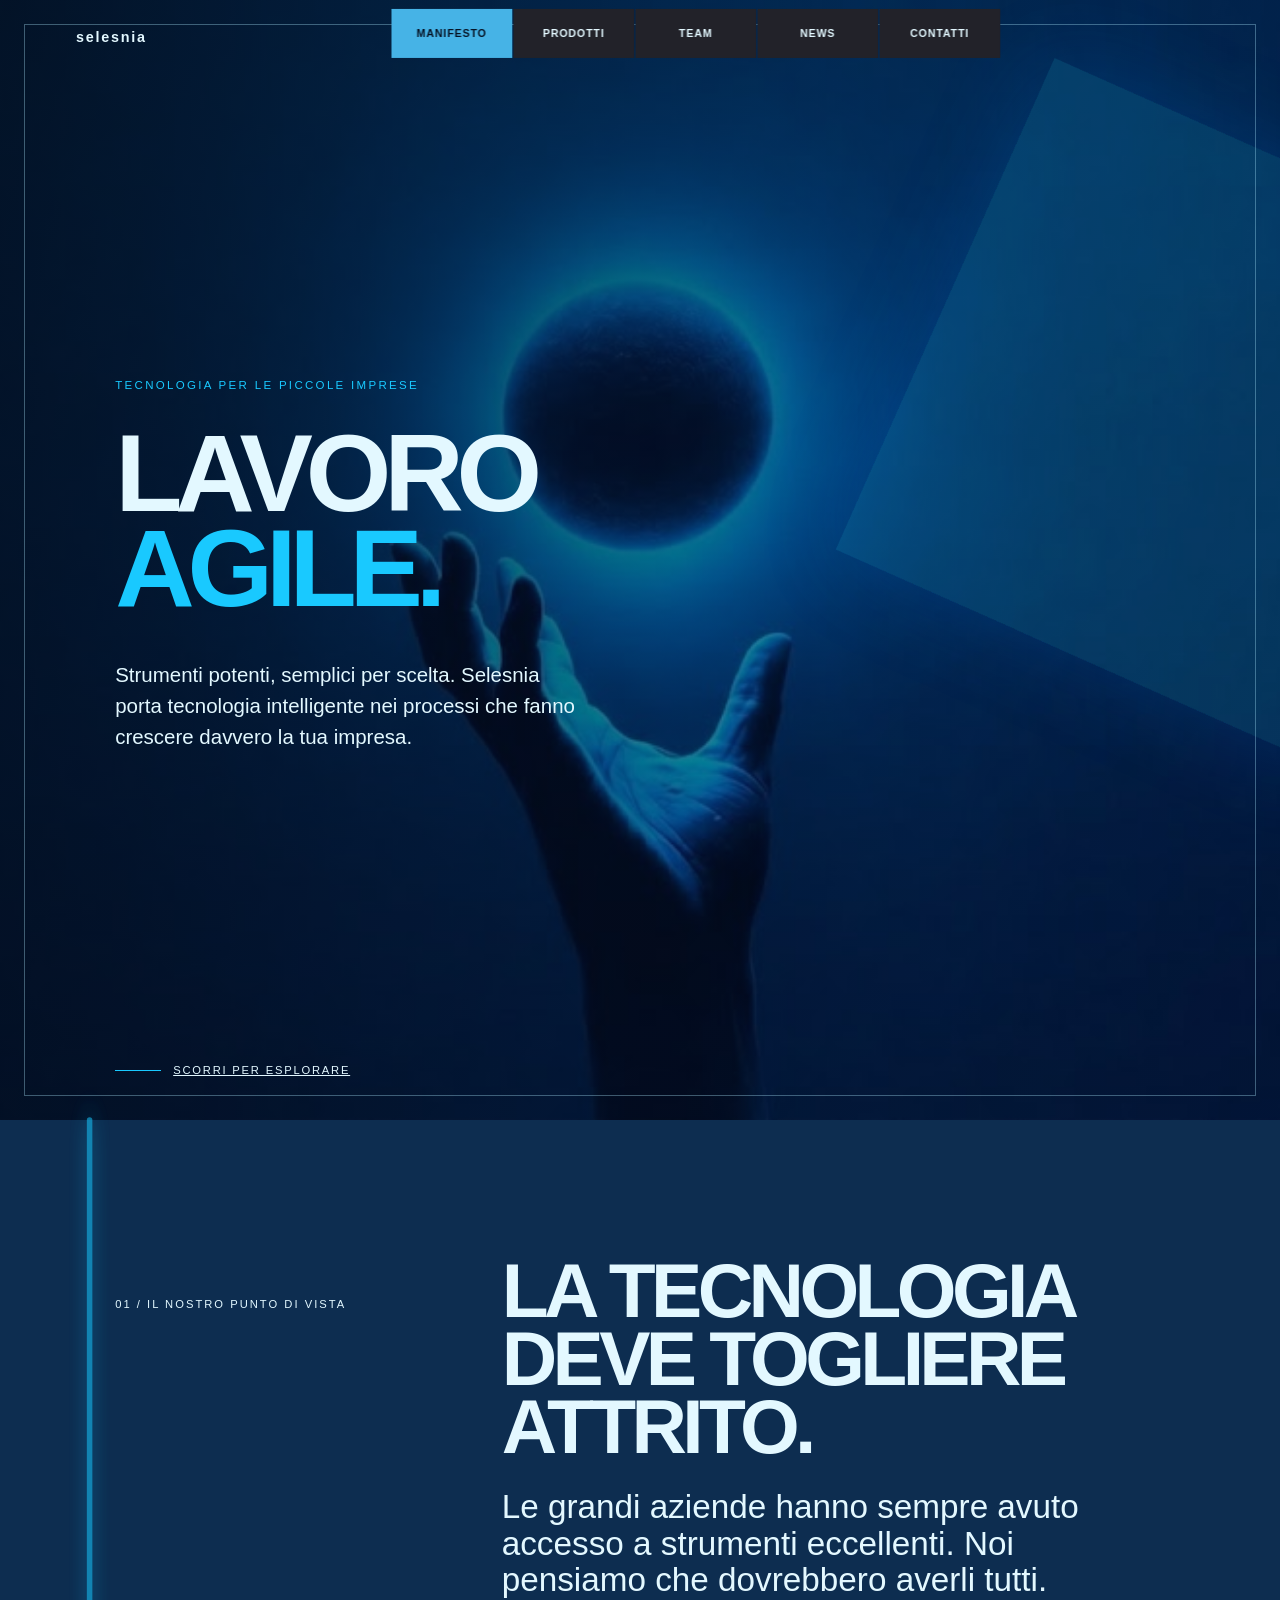
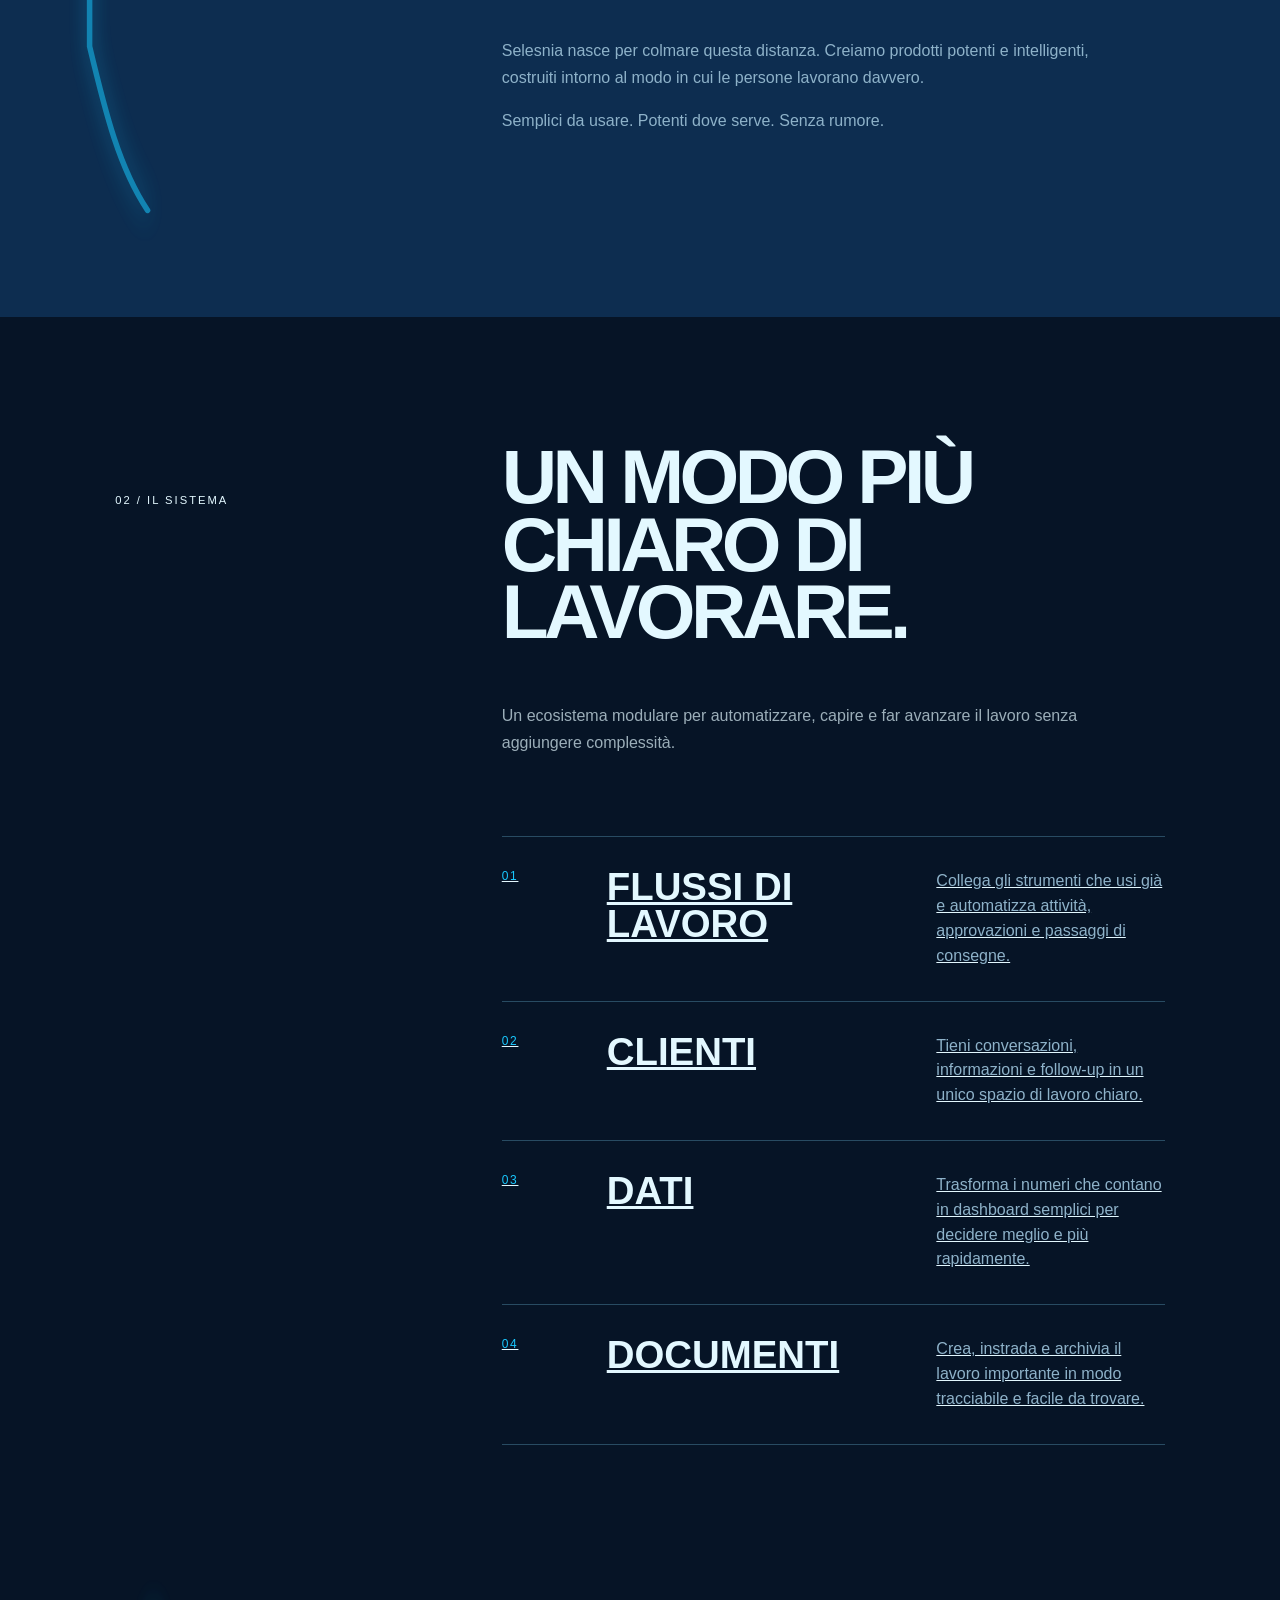
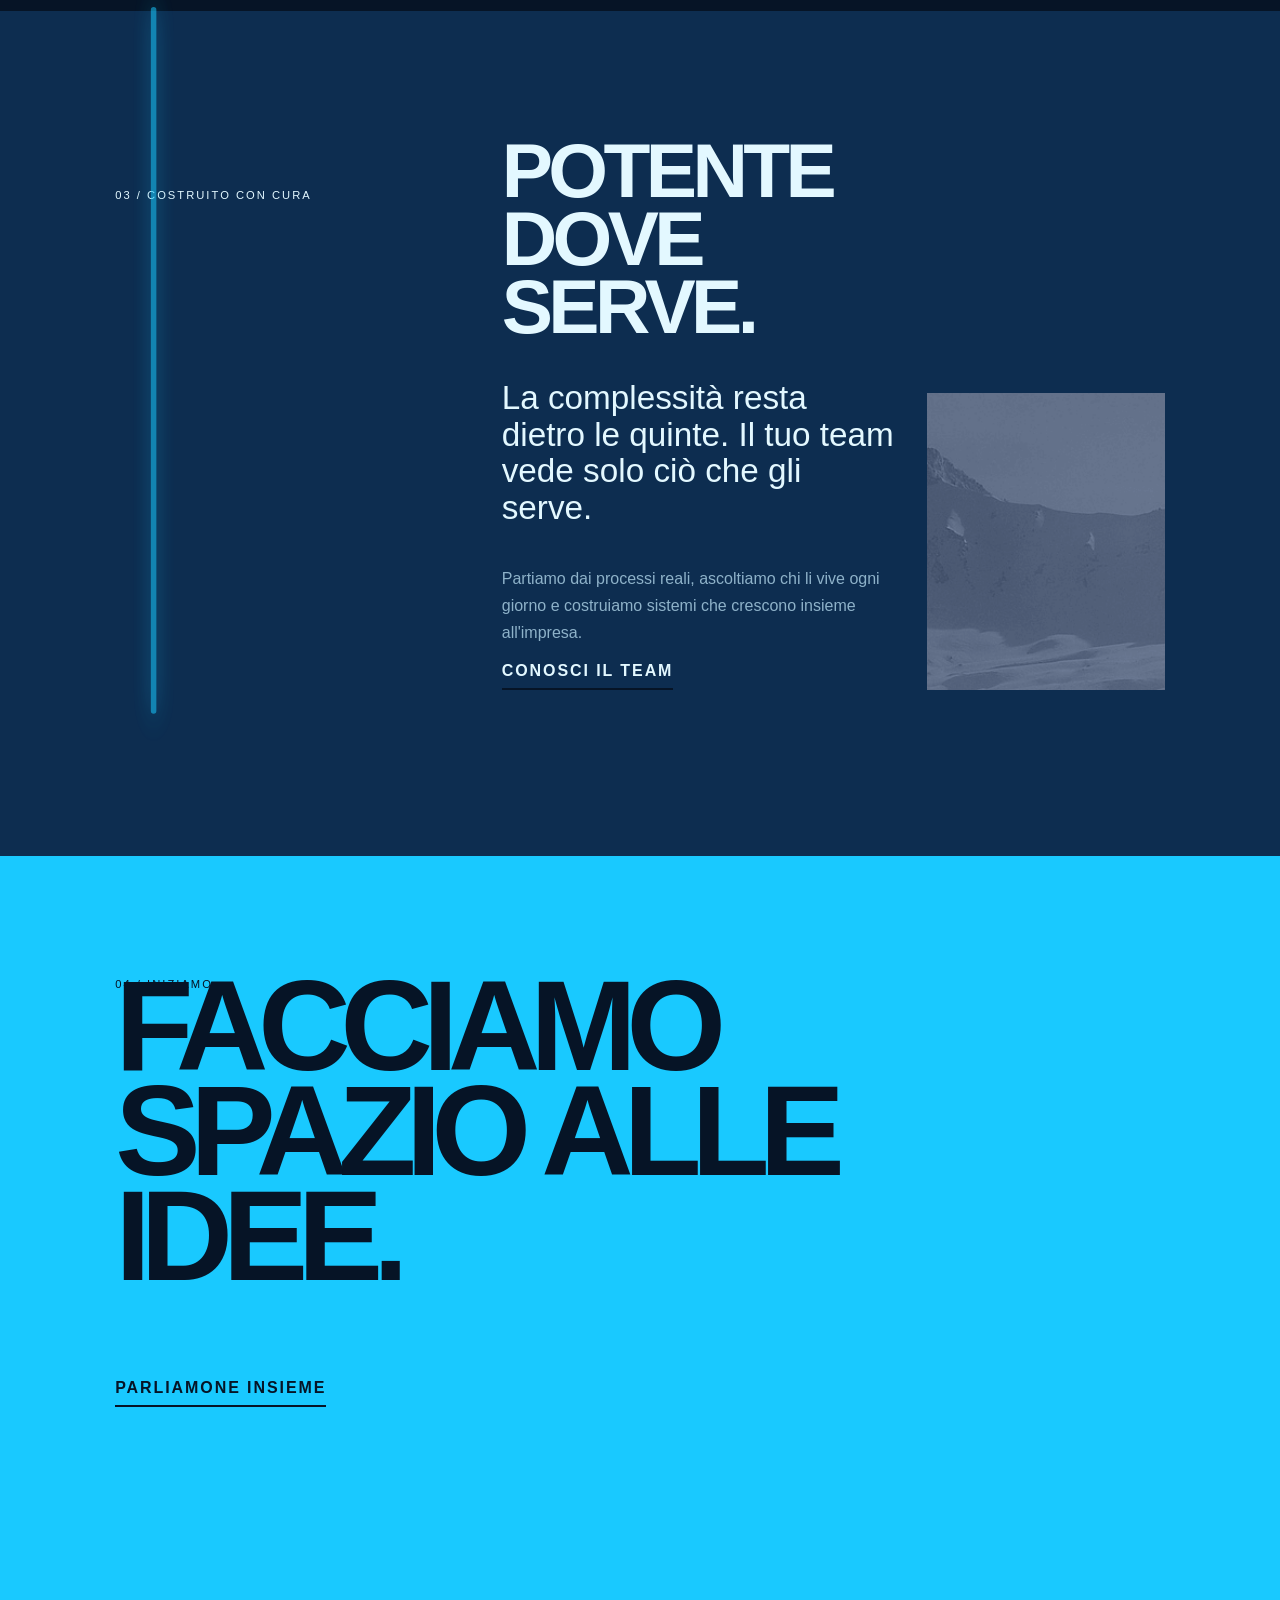
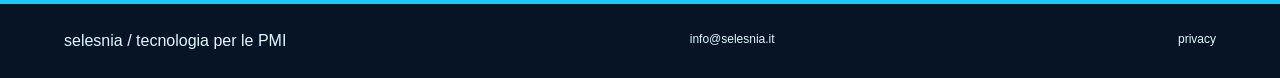
==== index.html @ c241ab2b "Enhance scroll animations for titles; update CSS version in HTML files for consistency" ====
<!DOCTYPE html>
<html lang="it">
<head>
  <meta charset="UTF-8">
  <meta name="viewport" content="width=device-width, initial-scale=1.0">
  <meta name="description" content="Selesnia crea tecnologia intelligente per le piccole imprese.">
  <title>selesnia | tecnologia per le piccole imprese</title>
  <link rel="stylesheet" href="assets/css/experience.css?v=3">
</head>
<body class="experience-page">
  <nav class="experience-nav" aria-label="Navigazione principale">
    <div class="experience-nav-shell">
      <div class="experience-nav-left">
        <a class="experience-brand" href="index.html">selesnia</a>
      </div>

      <div class="experience-nav-center">
        <a href="#manifesto" aria-current="page"><span class="cube"><span class="side front">manifesto</span><span class="side top">manifesto</span></span></a>
        <a href="products.html"><span class="cube"><span class="side front">prodotti</span><span class="side top">prodotti</span></span></a>
        <a href="portfolio.html"><span class="cube"><span class="side front">team</span><span class="side top">team</span></span></a>
        <a href="#contact"><span class="cube"><span class="side front">news</span><span class="side top">news</span></span></a>
        <a href="contact.html"><span class="cube"><span class="side front">contatti</span><span class="side top">contatti</span></span></a>
      </div>
    </div>
  </nav>

  <header class="experience-hero" id="top">
    <div class="hero-content">
      <p class="eyebrow" data-reveal>tecnologia per le piccole imprese</p>
      <h1 class="hero-title" data-reveal>Lavoro<br><span>agile.</span></h1>
      <p class="hero-copy" data-reveal>Strumenti potenti, semplici per scelta. Selesnia porta tecnologia intelligente nei processi che fanno crescere davvero la tua impresa.</p>
      <a class="hero-scroll" href="#manifesto">scorri per esplorare</a>
    </div>
  </header>

  <main>
    <div class="flow-pulse" aria-hidden="true">
      <svg viewBox="0 0 1000 1400" preserveAspectRatio="none" role="presentation">
        <path class="flow-pulse__main" d="M70 0V200C120 302 138 320 960 320H860V350C860 372 842 390 820 390H180V670C180 692 198 710 220 710H880V740C880 762 862 780 840 780H120V1080C120 1102 138 1120 160 1120H860V1150C860 1172 842 1190 820 1190H120V1400" pathLength="1000" />
      </svg>
    </div>
    <section class="experience-section" id="manifesto">
      <div class="section-grid">
        <p class="section-kicker" data-reveal>01 / il nostro punto di vista</p>
        <div>
          <h2 class="section-heading" data-reveal>La tecnologia deve togliere attrito.</h2>
          <p class="section-lead" data-reveal>Le grandi aziende hanno sempre avuto accesso a strumenti eccellenti. Noi pensiamo che dovrebbero averli tutti.</p>
          <div class="section-body" data-reveal><p>Selesnia nasce per colmare questa distanza. Creiamo prodotti potenti e intelligenti, costruiti intorno al modo in cui le persone lavorano davvero.</p><p>Semplici da usare. Potenti dove serve. Senza rumore.</p></div>
        </div>
      </div>
    </section>

    <section class="experience-section dark" id="products">
      <div class="section-grid">
        <p class="section-kicker" data-reveal>02 / il sistema</p>
        <div>
          <h2 class="section-heading" data-reveal>Un modo più chiaro di lavorare.</h2>
          <p class="section-body" data-reveal>Un ecosistema modulare per automatizzare, capire e far avanzare il lavoro senza aggiungere complessità.</p>
          <div class="product-stage" data-stagger>
            <a class="product-row" href="products.html"><span class="product-number">01</span><h3 class="product-name">Flussi di lavoro</h3><p class="product-description">Collega gli strumenti che usi già e automatizza attività, approvazioni e passaggi di consegne.</p></a>
            <a class="product-row" href="products.html"><span class="product-number">02</span><h3 class="product-name">Clienti</h3><p class="product-description">Tieni conversazioni, informazioni e follow-up in un unico spazio di lavoro chiaro.</p></a>
            <a class="product-row" href="products.html"><span class="product-number">03</span><h3 class="product-name">Dati</h3><p class="product-description">Trasforma i numeri che contano in dashboard semplici per decidere meglio e più rapidamente.</p></a>
            <a class="product-row" href="products.html"><span class="product-number">04</span><h3 class="product-name">Documenti</h3><p class="product-description">Crea, instrada e archivia il lavoro importante in modo tracciabile e facile da trovare.</p></a>
          </div>
        </div>
      </div>
    </section>

    <section class="experience-section" id="team">
      <div class="section-grid">
        <p class="section-kicker" data-reveal>03 / costruito con cura</p>
        <div class="proof-layout">
          <div><h2 class="section-heading" data-reveal>Potente dove serve.</h2><p class="section-lead" data-reveal>La complessità resta dietro le quinte. Il tuo team vede solo ciò che gli serve.</p><p class="section-body" data-reveal>Partiamo dai processi reali, ascoltiamo chi li vive ogni giorno e costruiamo sistemi che crescono insieme all'impresa.</p><a class="cta-link" href="portfolio.html">conosci il team</a></div>
          <div class="proof-image" data-reveal aria-label="Dettaglio visivo del lavoro del team"></div>
        </div>
      </div>
    </section>

    <section class="experience-section signal experience-cta" id="contact">
      <p class="section-kicker" data-reveal>04 / iniziamo</p>
      <h2 class="cta-heading" data-reveal>Facciamo spazio alle idee.</h2>
      <a class="cta-link" href="contact.html">parliamone insieme</a>
    </section>
  </main>

  <footer class="experience-footer"><span>selesnia / tecnologia per le PMI</span><a href="mailto:info@selesnia.it">info@selesnia.it</a><a href="https://www.iubenda.com/privacy-policy" target="_blank" rel="noopener">privacy</a></footer>
  <script src="assets/js/motion.js"></script>
</body>
</html>
---- assets/css/experience.css ----
:root {
  --ink: #061426;
  --paper: #e3f8ff;
  --paper-soft: #0d2d50;
  --signal: #19c9ff;
  --signal-dark: #0079b8;
  --line: rgba(129, 218, 255, 0.28);
  --muted: #8eb2c9;
  --display: "Arial Narrow", "Aptos Display", sans-serif;
  --body: "Trebuchet MS", "Segoe UI", sans-serif;
}

html { scroll-behavior: auto; }
body.experience-page {
  margin: 0;
  background: var(--paper-soft);
  color: var(--paper);
  font-family: var(--body);
  overflow-x: hidden;
  position: relative;
}
main { position: relative; }
.flow-pulse {
  height: 100%;
  inset: 0;
  opacity: .72;
  pointer-events: none;
  position: absolute;
  z-index: 2;
}
.flow-pulse svg { height: 100%; overflow: visible; width: 100%; }
.flow-pulse path { fill: none; vector-effect: non-scaling-stroke; }
.flow-pulse__main {
  filter: drop-shadow(0 0 7px rgba(25, 201, 255, .78));
  stroke: var(--signal);
  stroke-dasharray: 120 880;
  stroke-dashoffset: 1000;
  stroke-linecap: round;
  stroke-width: 5.5;
  transition: opacity .25s ease;
}
.experience-page a { color: inherit; }
.experience-page .legacy-shell { display: none; }

.experience-nav {
  left: 0;
  position: fixed;
  right: 0;
  top: 0;
  z-index: 20;
  pointer-events: none;
}
.experience-nav-shell {
  align-items: center;
  background: transparent;
  border: 0;
  box-shadow: none;
  color: var(--paper);
  display: flex;
  gap: 12px;
  justify-content: flex-start;
  min-height: 58px;
  padding: 8px 12px;
  width: min(100%, 1180px);
  margin: 0 auto;
  box-sizing: border-box;
  pointer-events: auto;
}
.experience-nav-left,
.experience-nav-center,
.experience-nav-links {
  align-items: center;
  display: flex;
}
.experience-nav-left {
  flex-shrink: 0;
}
.experience-nav-center {
  flex: 1;
  justify-content: center;
  gap: 0;
  min-width: 0;
  padding-left: 8px;
}
.experience-nav-links {
  gap: 0;
  margin-left: auto;
}
.experience-brand {
  border-color: transparent;
  color: var(--paper);
  display: inline-flex;
  align-items: center;
  justify-content: center;
  font: 700 .9rem/1 var(--body);
  letter-spacing: .12em;
  min-height: 38px;
  padding: 10px 14px 8px;
  text-decoration: none;
  text-transform: lowercase;
  background: transparent;
}
.experience-nav-center a,
.experience-nav-links a {
  border: 0;
  cursor: pointer;
  display: block;
  flex: 0 0 122px;
  height: 53px;
  overflow: visible;
  padding: 0;
  perspective: 600px;
  text-decoration: none;
  width: fit-content;
}
.cube {
  display: block;
  height: 47px;
  width: 116px;
  position: relative;
  transform-style: preserve-3d;
  transition: transform .4s;
}
.experience-nav-center a:hover,
.experience-nav-center a:focus-visible,
.experience-nav-links a:hover,
.experience-nav-links a:focus-visible {
  color: var(--paper);
}
.experience-nav-center a:hover .cube,
.experience-nav-center a:focus-visible .cube,
.experience-nav-links a:hover .cube,
.experience-nav-links a:focus-visible .cube {
  transform: rotateX(-90deg);
}
.side {
  align-items: center;
  display: flex;
  font-size: .64rem;
  font-weight: 700;
  height: 47px;
  justify-content: center;
  letter-spacing: .08em;
  position: absolute;
  text-transform: uppercase;
  white-space: nowrap;
  width: 100%;
}
.top {
  background: #46b3e6;
  color: var(--ink);
  transform: rotateX(90deg) translateZ(23.5px);
}
.front {
  background: #222229;
  color: var(--paper);
  transform: translateZ(23.5px);
}
.experience-nav-center a[aria-current="page"] .front,
.experience-nav-links a[aria-current="page"] .front {
  background: #46b3e6;
  color: var(--ink);
}
.experience-nav-center a[aria-current="page"] .top,
.experience-nav-links a[aria-current="page"] .top {
  background: #46b3e6;
}
@media (max-width: 700px) {
  .experience-nav-shell {
    gap: 8px;
    padding: 8px 10px;
  }
  .experience-nav-center,
  .experience-nav-links {
    gap: 0;
    justify-content: flex-start;
    overflow-x: auto;
    scrollbar-width: none;
    padding-left: 4px;
  }
  .experience-nav-center::-webkit-scrollbar { display: none; }
  .experience-nav-center a,
  .experience-nav-links a {
    white-space: nowrap;
    font-size: .56rem;
    letter-spacing: .05em;
    padding: 0;
  }
  .experience-brand {
    letter-spacing: .1em;
    padding: 8px 10px 6px;
    font-size: .8rem;
  }
}

.experience-hero {
  background: linear-gradient(110deg, rgba(3, 15, 31, .86), rgba(3, 35, 75, .22)), url('../images/header.png') center / cover;
  color: var(--paper);
  min-height: 100svh;
  overflow: hidden;
  position: relative;
  z-index: 1;
}
.experience-hero::after {
  border: 1px solid rgba(176, 235, 255, .35);
  content: "";
  inset: 24px;
  pointer-events: none;
  position: absolute;
}
.experience-hero::before { background: rgba(25, 201, 255, .14); box-shadow: 0 0 90px rgba(0, 125, 255, .18); content: ""; height: 42vw; max-height: 680px; max-width: 680px; position: absolute; right: -14vw; top: 16vh; transform: rotate(24deg) translateY(calc(var(--hero-progress, 0) * -80px)); transition: transform .1s linear; width: 42vw; }
.hero-content, .experience-section > *, .page-hero > * { position: relative; z-index: 3; }
.hero-content {
  display: flex;
  flex-direction: column;
  justify-content: center;
  min-height: 100svh;
  padding: 120px clamp(22px, 9vw, 150px) 100px;
  position: relative;
  z-index: 1;
}
.eyebrow { color: var(--signal); font-size: .72rem; letter-spacing: .2em; text-transform: uppercase; }
.hero-title {
  font: 700 clamp(3.2rem, 8.6vw, 9.5rem)/.86 var(--display);
  letter-spacing: -.065em;
  margin: 24px 0;
  max-width: 980px;
  text-transform: uppercase;
}
.hero-title span { color: var(--signal); display: block; }
.hero-copy { font-size: clamp(1rem, 1.6vw, 1.35rem); line-height: 1.5; max-width: 470px; }
.hero-scroll {
  align-items: center;
  bottom: 44px;
  display: flex;
  font-size: .7rem;
  gap: 12px;
  letter-spacing: .16em;
  position: absolute;
  text-transform: uppercase;
}
.hero-scroll::before { background: var(--signal); content: ""; height: 1px; width: 46px; }

.experience-section { background: var(--paper-soft); color: var(--paper); padding: clamp(90px, 13vw, 190px) clamp(22px, 9vw, 150px); position: relative; z-index: 1; }
.experience-section.dark { background: var(--ink); color: var(--paper); }
.experience-section.signal { background: var(--signal); color: var(--ink); }
.section-grid { display: grid; gap: 8vw; grid-template-columns: minmax(180px, .6fr) minmax(0, 1.4fr); }
.section-kicker { font-size: .7rem; letter-spacing: .18em; text-transform: uppercase; }
.section-heading { font: 700 clamp(2.7rem, 6vw, 7rem)/.88 var(--display); letter-spacing: -.06em; margin: 0; text-transform: uppercase; }
.section-lead { font-size: clamp(1.3rem, 2.6vw, 2.6rem); line-height: 1.1; margin: 0 0 38px; max-width: 720px; }
.section-body { color: var(--muted); font-size: 1rem; line-height: 1.7; max-width: 620px; }
.dark .section-body { color: rgba(227, 248, 255, .68); }

.product-stage { border-top: 1px solid var(--line); margin-top: 80px; }
.product-row { align-items: start; border-bottom: 1px solid var(--line); display: grid; gap: 25px; grid-template-columns: 80px 1fr minmax(220px, .75fr); padding: 32px 0; }
.product-number { color: var(--signal); font-size: .75rem; letter-spacing: .14em; }
.product-name { font: 700 clamp(1.7rem, 3vw, 3.4rem)/.95 var(--display); margin: 0; text-transform: uppercase; }
.product-description { color: var(--muted); line-height: 1.55; margin: 0; }
.product-row:hover .product-name { color: var(--signal); }

.proof-layout { align-items: end; display: grid; gap: 30px; grid-template-columns: 1.25fr .75fr; }
.proof-image { aspect-ratio: 4 / 5; background: url('../images/about.png') center / cover; filter: saturate(.7); max-height: 660px; width: 100%; }
.stat-list { border-top: 1px solid var(--line); }
.stat { border-bottom: 1px solid var(--line); padding: 22px 0; }
.stat strong { display: block; font: 700 clamp(2.8rem, 5vw, 5rem) var(--display); letter-spacing: -.06em; }
.stat span { font-size: .72rem; letter-spacing: .12em; text-transform: uppercase; }

.experience-cta { min-height: 62vh; padding-bottom: 80px; padding-top: 110px; }
.cta-heading { font: 700 clamp(3.4rem, 10vw, 11rem)/.82 var(--display); letter-spacing: -.08em; margin: 24px 0 50px; max-width: 1000px; text-transform: uppercase; }
.cta-link { border-bottom: 2px solid var(--ink); display: inline-block; font-weight: 700; letter-spacing: .12em; padding-bottom: 8px; text-decoration: none; text-transform: uppercase; }
.experience-footer { background: var(--ink); color: var(--paper); display: flex; flex-wrap: wrap; gap: 20px 50px; justify-content: space-between; padding: 28px clamp(22px, 5vw, 76px); position: relative; z-index: 1; }
.experience-footer a { color: inherit; font-size: .75rem; text-decoration: none; }

.page-hero { background: var(--ink); color: var(--paper); min-height: 56svh; padding: 150px clamp(22px, 9vw, 150px) 90px; position: relative; z-index: 1; }
.page-hero::after { border: 1px solid rgba(244, 240, 232, .25); content: ""; inset: 24px; pointer-events: none; position: absolute; }
.page-hero h1 { font: 700 clamp(4rem, 11vw, 12rem)/.82 var(--display); letter-spacing: -.08em; margin: 30px 0 0; max-width: 1000px; position: relative; text-transform: uppercase; z-index: 1; }
.page-hero h1 span { color: var(--signal); }
.page-content { padding-bottom: 130px; padding-top: 110px; }
.page-content .product-stage { margin-top: 0; }
.service-row { align-items: start; border-bottom: 1px solid var(--line); display: grid; gap: 28px; grid-template-columns: 80px 1fr; padding: 38px 0; }
.service-row h2 { font: 700 clamp(2rem, 4vw, 4.5rem)/.9 var(--display); letter-spacing: -.06em; margin: 0 0 16px; text-transform: uppercase; }
.service-row p { color: var(--muted); line-height: 1.65; margin: 0; max-width: 620px; }
.team-grid { display: grid; gap: 1px; grid-template-columns: repeat(2, 1fr); }
.team-card { background: var(--ink); color: var(--paper); padding: 18px; }
.team-card img { aspect-ratio: 1 / 1; display: block; filter: grayscale(1); object-fit: cover; width: 100%; }
.team-card h2 { font: 700 clamp(1.4rem, 2.5vw, 2.7rem) var(--display); margin: 20px 0 5px; text-transform: uppercase; }
.team-card p { color: var(--signal); font-size: .7rem; letter-spacing: .16em; margin: 0 0 12px; text-transform: uppercase; }
.contact-layout { display: grid; gap: 10vw; grid-template-columns: .8fr 1.2fr; }
.contact-details { border-top: 1px solid var(--line); }
.contact-detail { border-bottom: 1px solid var(--line); padding: 22px 0; }
.contact-detail span { color: var(--muted); display: block; font-size: .68rem; letter-spacing: .16em; margin-bottom: 8px; text-transform: uppercase; }
.contact-detail a { font-size: 1.3rem; text-decoration: none; }
.contact-form { border-top: 1px solid var(--line); }
.contact-form label { display: block; font-size: .68rem; letter-spacing: .16em; margin-top: 25px; text-transform: uppercase; }
.contact-form input, .contact-form textarea { background: transparent; border: 0; border-bottom: 1px solid var(--line); border-radius: 0; box-sizing: border-box; color: var(--paper); font: 1.15rem var(--body); outline: 0; padding: 14px 0; width: 100%; }
.contact-form textarea { min-height: 150px; resize: vertical; }
.contact-form input:focus, .contact-form textarea:focus { border-bottom-color: var(--signal); }
.contact-form button { background: var(--signal); border: 0; color: var(--ink); cursor: pointer; font: 700 .75rem var(--body); letter-spacing: .14em; margin-top: 35px; padding: 18px 24px; text-transform: uppercase; }
.contact-form button:hover, .contact-form button:focus-visible { background: var(--signal-dark); }

[data-reveal] { opacity: 0; transform: translateY(45px); }
[data-reveal].is-visible { opacity: 1; transform: none; transition: opacity .85s ease, transform .85s cubic-bezier(.22, .61, .36, 1); }
[data-reveal].is-visible.scroll-title { transition: opacity .85s ease, transform .12s linear; }
[data-stagger] > * { opacity: 0; transform: translateY(25px); }
[data-stagger].is-visible > * { opacity: 1; transform: none; transition: opacity .6s ease, transform .6s ease; }
[data-stagger].is-visible > .scroll-title { transition: opacity .6s ease, transform .12s linear; }
[data-stagger].is-visible > *:nth-child(2) { transition-delay: .08s; }
[data-stagger].is-visible > *:nth-child(3) { transition-delay: .16s; }
[data-stagger].is-visible > *:nth-child(4) { transition-delay: .24s; }

@media (max-width: 700px) {
  .experience-nav-links { gap: 12px; }
  .experience-nav-links a { font-size: .62rem; }
  .experience-hero::after { inset: 12px; }
  .hero-content { padding-left: 28px; padding-right: 28px; }
  .section-grid, .proof-layout { grid-template-columns: 1fr; }
  .product-row { grid-template-columns: 42px 1fr; }
  .product-description { grid-column: 2; }
  .experience-section { padding-left: 28px; padding-right: 28px; }
  .page-hero { padding-left: 28px; padding-right: 28px; }
  .page-hero::after { inset: 12px; }
  .service-row { grid-template-columns: 42px 1fr; }
  .team-grid, .contact-layout { grid-template-columns: 1fr; }
}
@media (prefers-reduced-motion: reduce) {
  *, *::before, *::after { scroll-behavior: auto !important; transition-duration: .01ms !important; }
  [data-reveal], [data-stagger] > * { opacity: 1; transform: none; }
  .experience-nav.is-scrolled { transition: none; }
  .flow-pulse { display: none; }
}
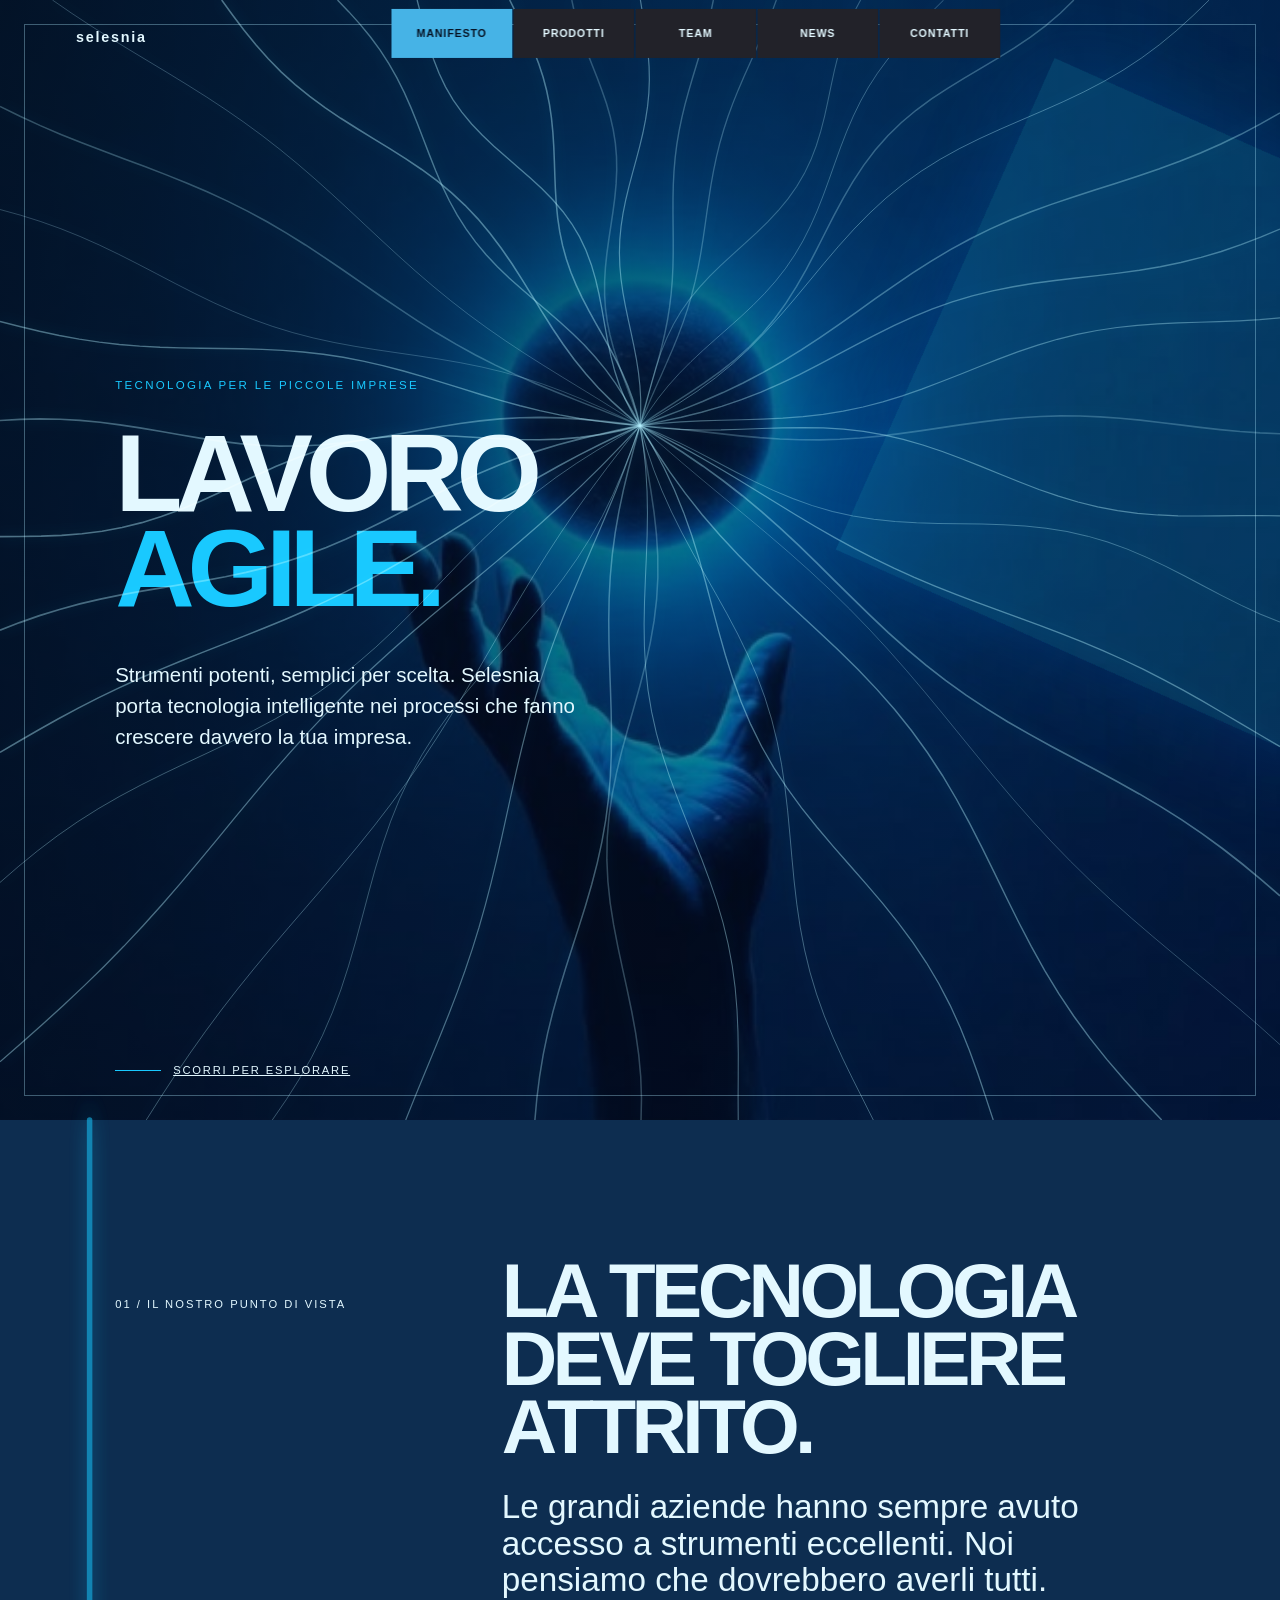
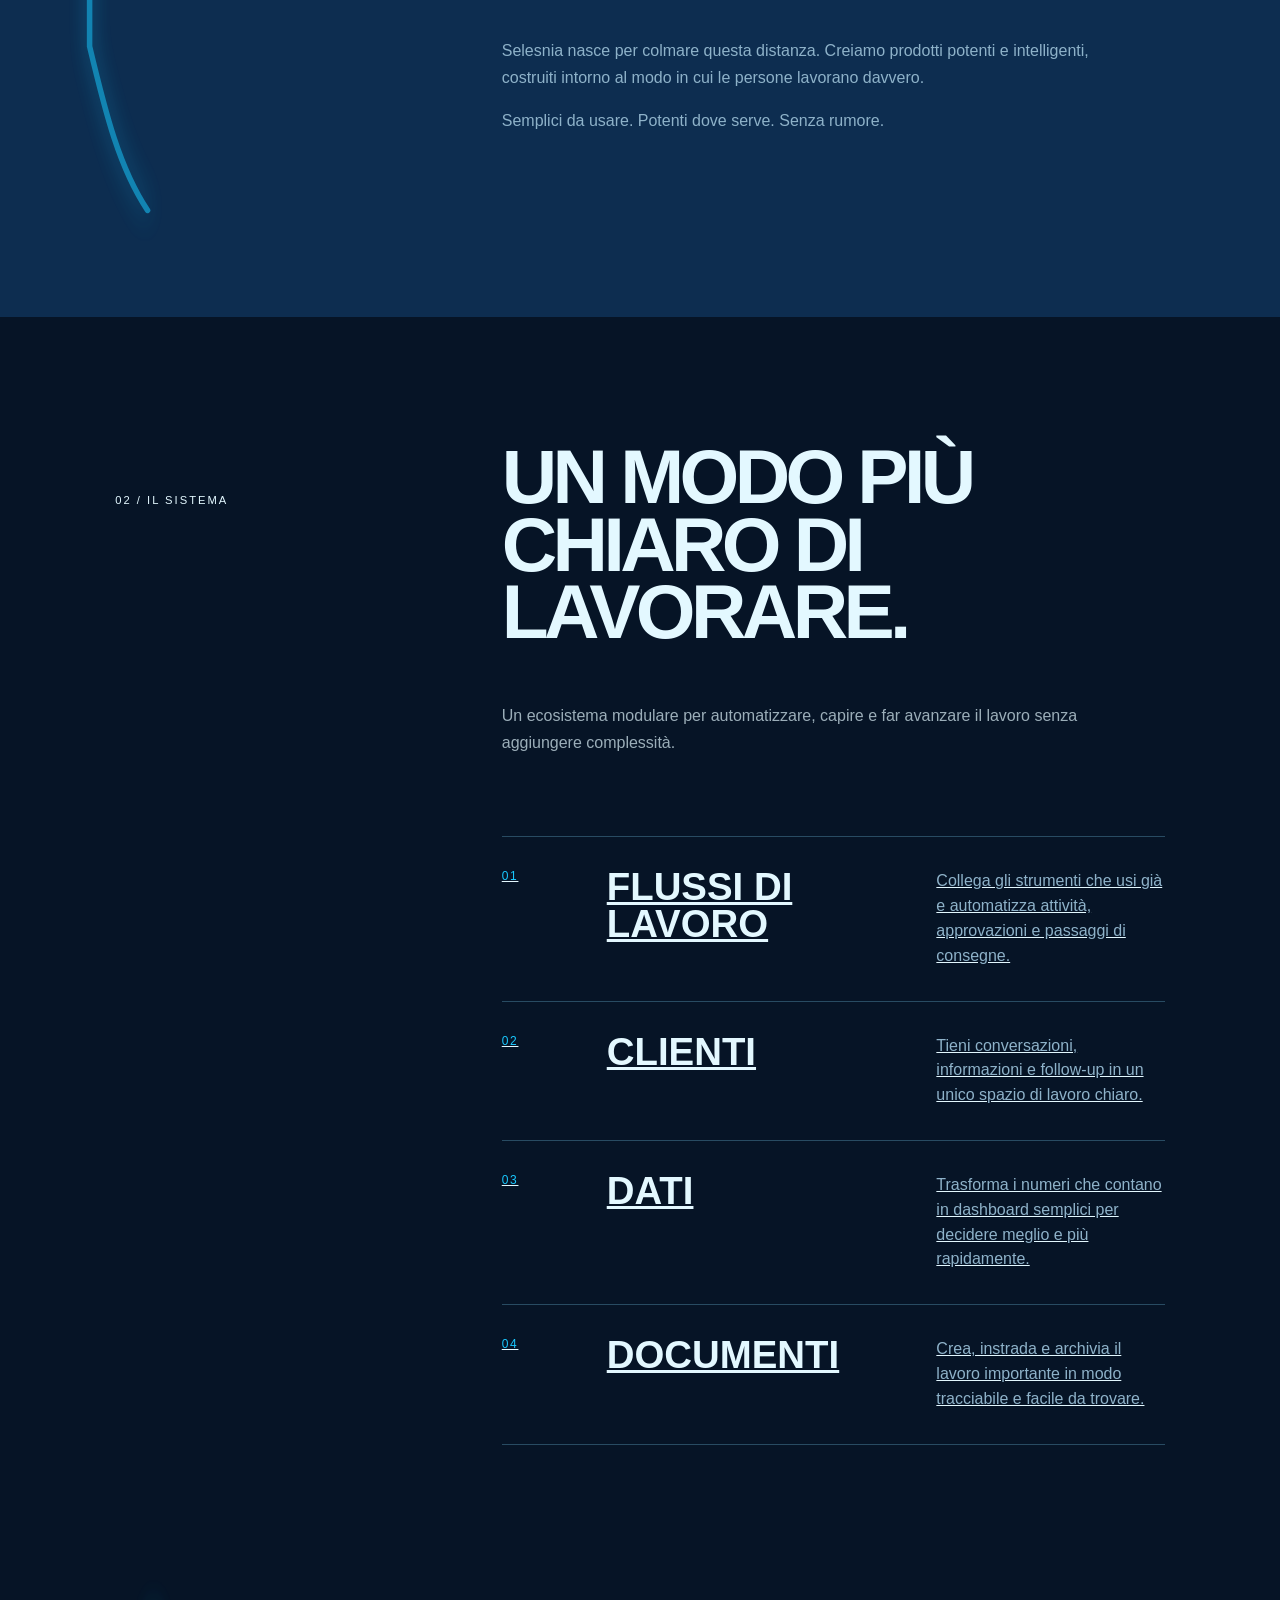
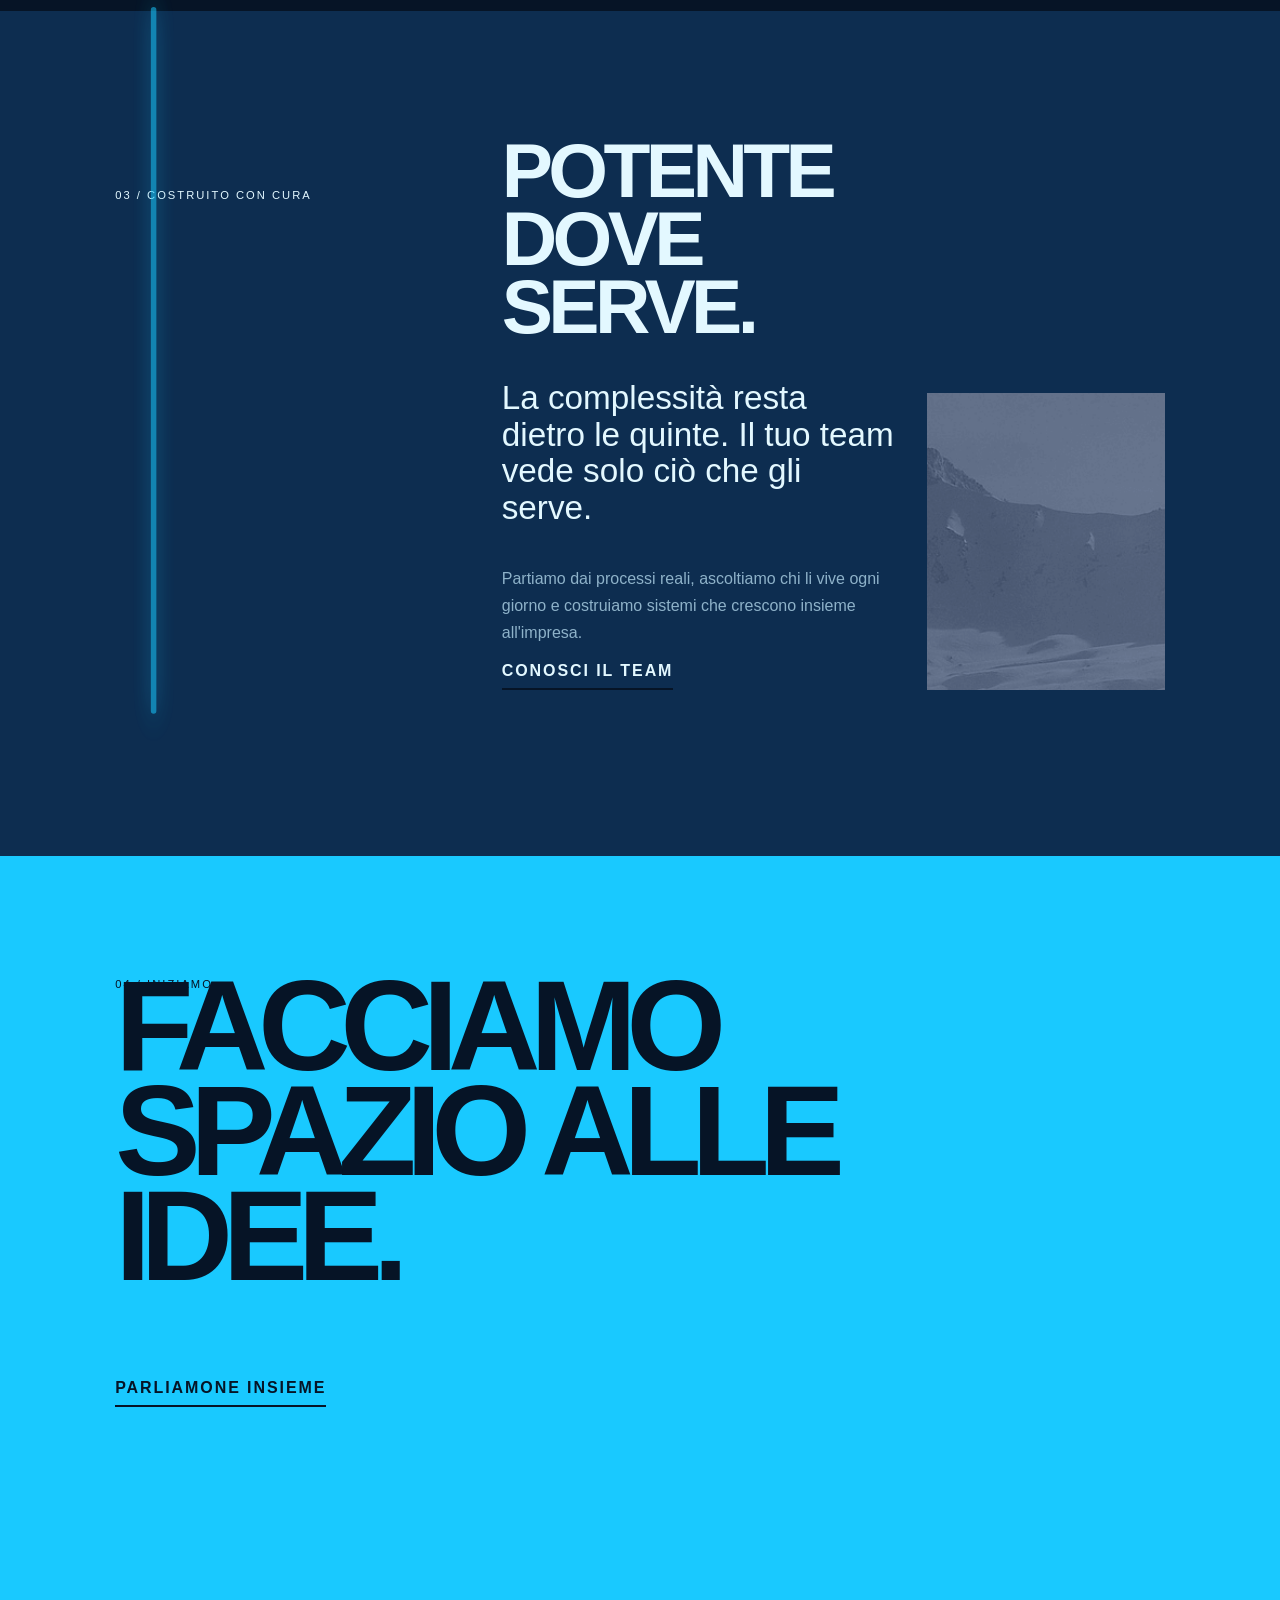
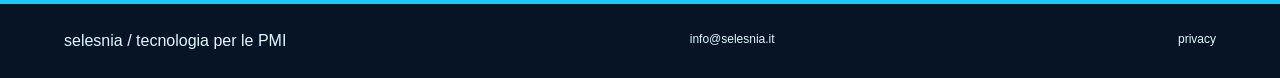
==== commit 1f4d73d8: "Add hero filaments canvas and implement animation effects for enhanced visual appeal" ====
--- a/index.html
+++ b/index.html
@@ -25,6 +25,7 @@
   </nav>
 
   <header class="experience-hero" id="top">
+    <canvas class="hero-filaments" aria-hidden="true"></canvas>
     <div class="hero-content">
       <p class="eyebrow" data-reveal>tecnologia per le piccole imprese</p>
       <h1 class="hero-title" data-reveal>Lavoro<br><span>agile.</span></h1>
--- a/assets/css/experience.css
+++ b/assets/css/experience.css
@@ -26,6 +26,16 @@
   opacity: .72;
   pointer-events: none;
   position: absolute;
+  z-index: 2;
+}
+.hero-filaments {
+  filter: drop-shadow(0 0 6px rgba(25, 201, 255, .45));
+  height: 100%;
+  inset: 0;
+  mix-blend-mode: screen;
+  pointer-events: none;
+  position: absolute;
+  width: 100%;
   z-index: 2;
 }
 .flow-pulse svg { height: 100%; overflow: visible; width: 100%; }
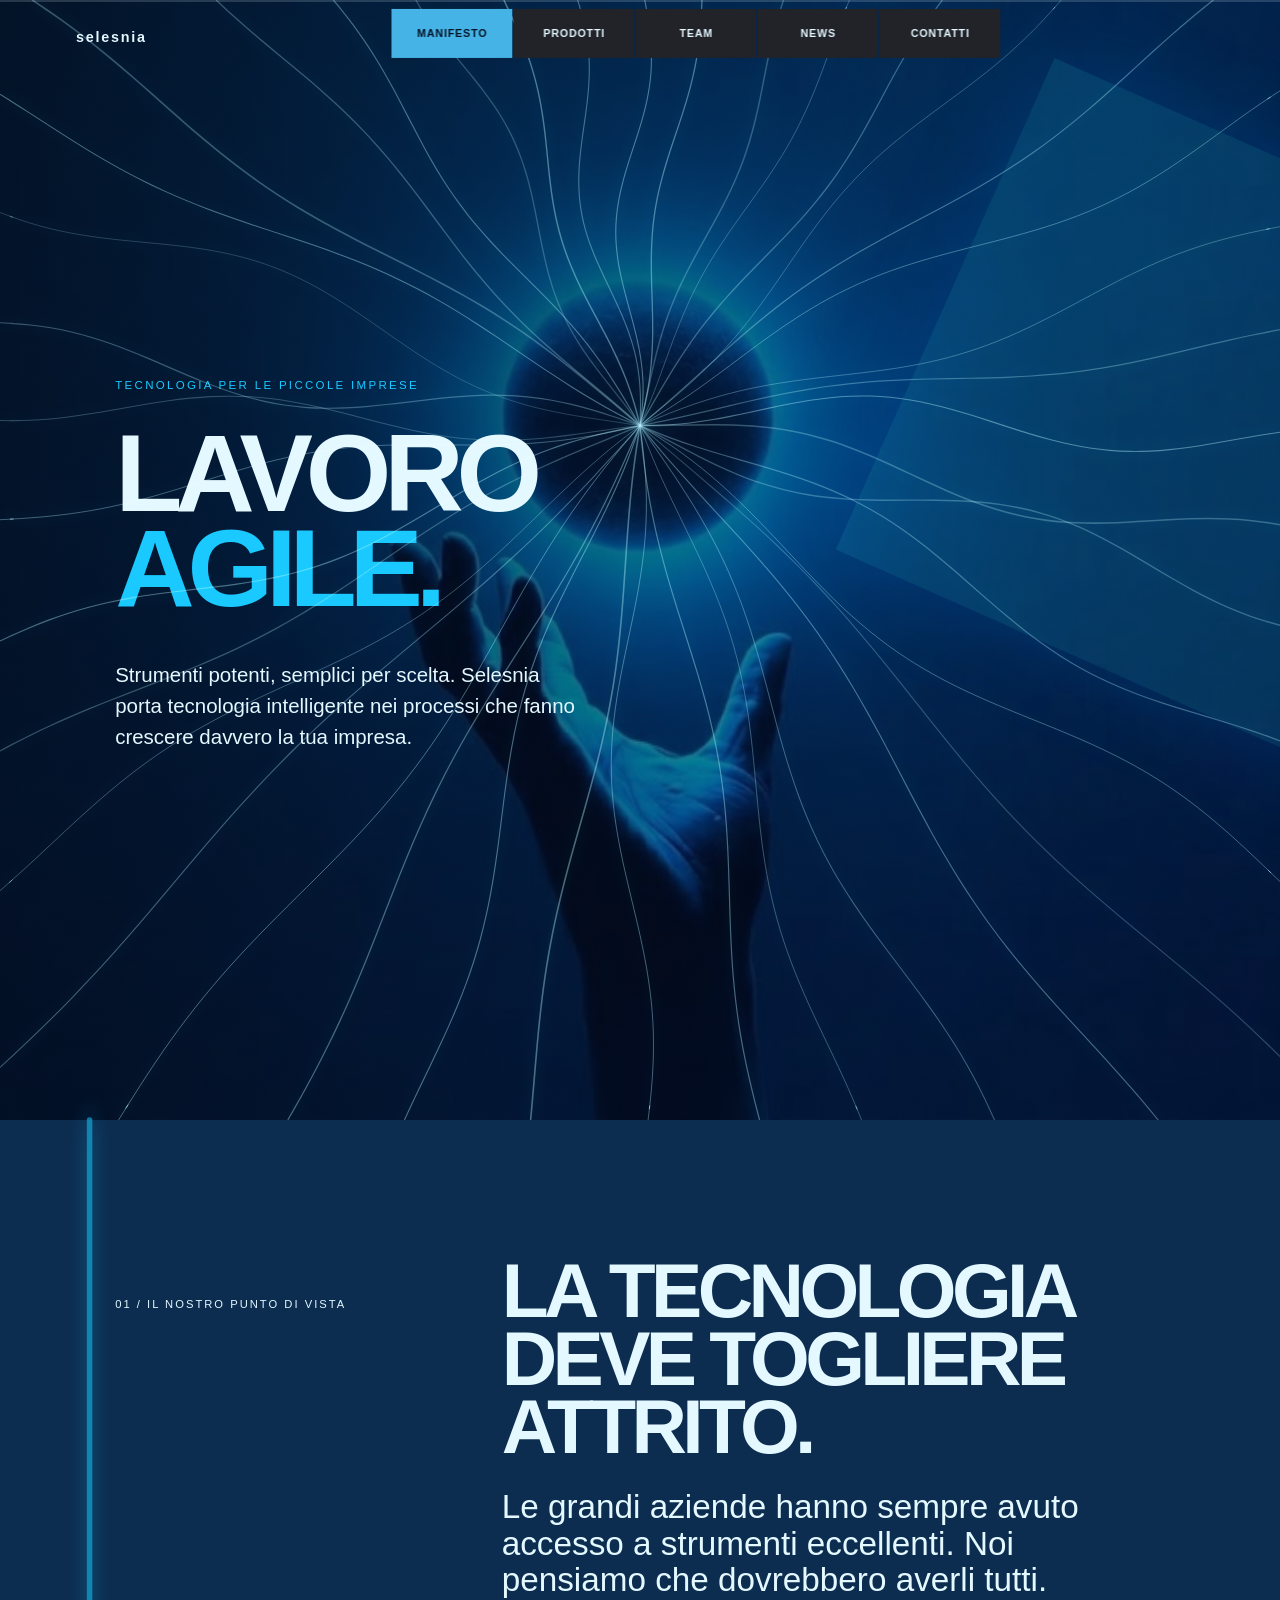
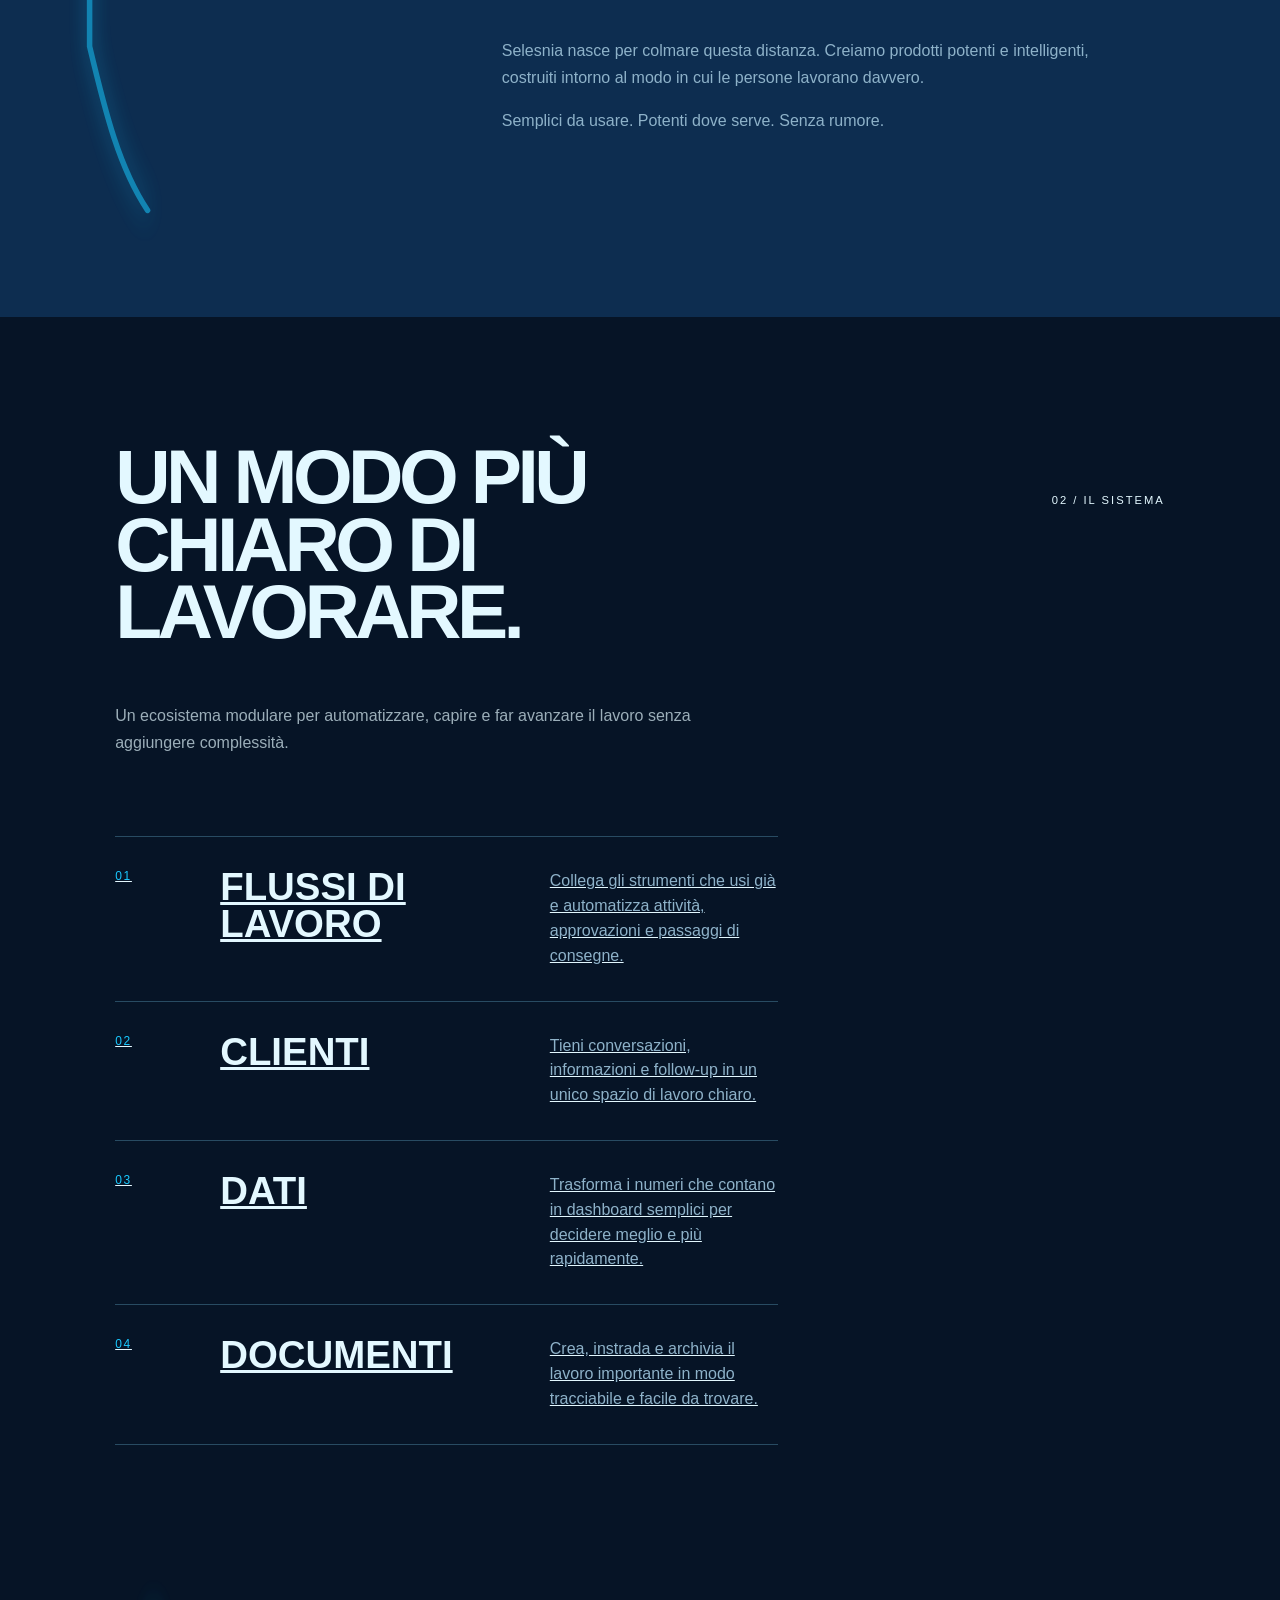
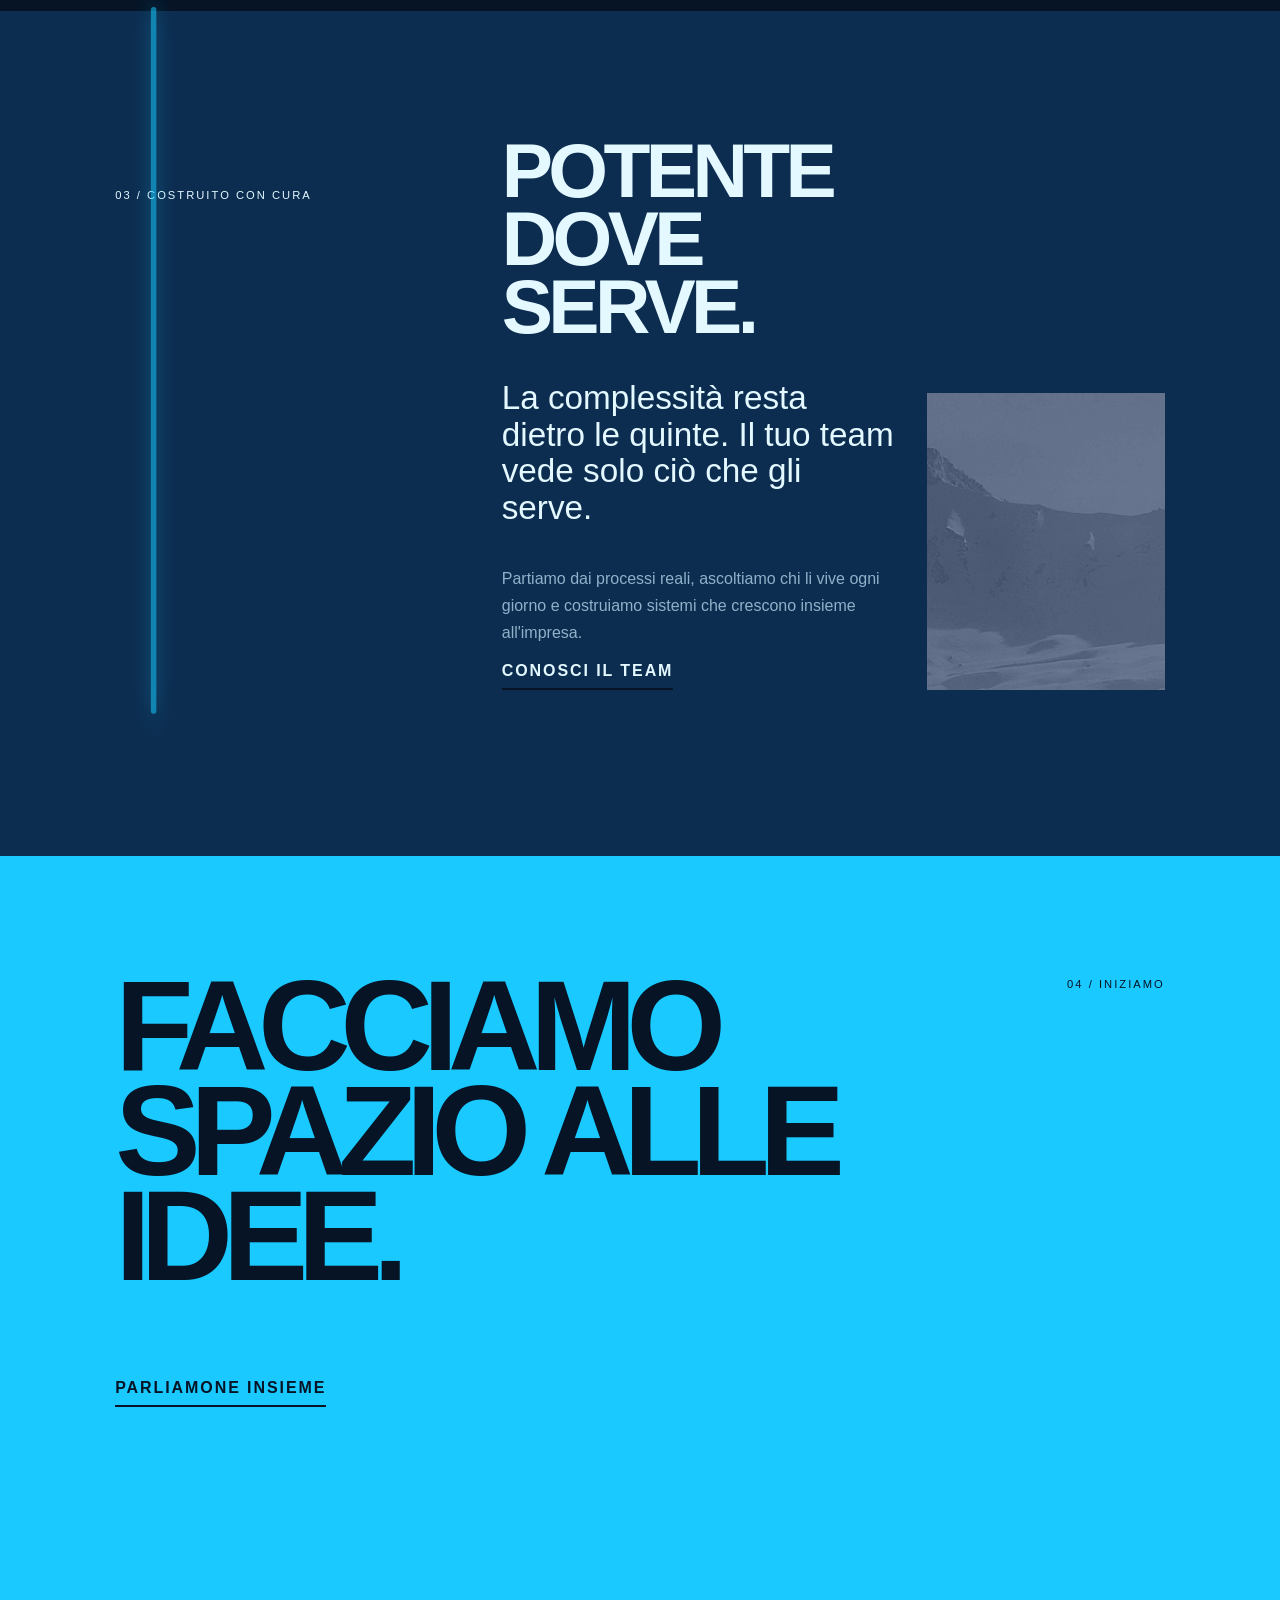
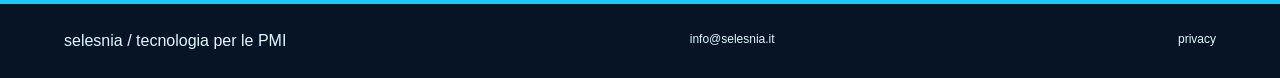
==== commit 430ae3b7: "Add scroll progress bar and remove hero scroll link for enhanced user experience" ====
--- a/index.html
+++ b/index.html
@@ -30,7 +30,6 @@
       <p class="eyebrow" data-reveal>tecnologia per le piccole imprese</p>
       <h1 class="hero-title" data-reveal>Lavoro<br><span>agile.</span></h1>
       <p class="hero-copy" data-reveal>Strumenti potenti, semplici per scelta. Selesnia porta tecnologia intelligente nei processi che fanno crescere davvero la tua impresa.</p>
-      <a class="hero-scroll" href="#manifesto">scorri per esplorare</a>
     </div>
   </header>
 
--- a/assets/css/experience.css
+++ b/assets/css/experience.css
@@ -20,6 +20,25 @@
   position: relative;
 }
 main { position: relative; }
+.scroll-progress {
+  background: rgba(227, 248, 255, .16);
+  height: 2px;
+  inset: 0 0 auto;
+  pointer-events: none;
+  position: fixed;
+  transform: translateZ(0);
+  width: 100%;
+  z-index: 30;
+}
+.scroll-progress span {
+  background: var(--signal);
+  box-shadow: 0 0 8px rgba(25, 201, 255, .65);
+  display: block;
+  height: 100%;
+  transform: scaleX(0);
+  transform-origin: left center;
+  width: 100%;
+}
 .flow-pulse {
   height: 100%;
   inset: 0;
@@ -96,6 +115,7 @@
   gap: 0;
   margin-left: auto;
 }
+.mobile-menu-toggle { display: none; }
 .experience-brand {
   border-color: transparent;
   color: var(--paper);
@@ -176,6 +196,58 @@
   background: #46b3e6;
 }
 @media (max-width: 700px) {
+  .experience-nav-shell { position: relative; }
+  .mobile-menu-toggle {
+    align-items: center;
+    background: transparent;
+    border: 1px solid rgba(176, 235, 255, .45);
+    color: var(--paper);
+    cursor: pointer;
+    display: flex;
+    flex-direction: column;
+    gap: 4px;
+    justify-content: center;
+    min-height: 42px;
+    padding: 7px 9px 5px;
+    position: absolute;
+    right: 10px;
+    top: 8px;
+    width: 48px;
+    z-index: 22;
+    pointer-events: auto;
+  }
+  .mobile-menu-toggle span { background: var(--signal); display: block; height: 1px; transition: transform .25s ease, opacity .25s ease; width: 20px; }
+  .mobile-menu-toggle b { font: 700 .48rem/1 var(--body); letter-spacing: .1em; margin-top: 2px; text-transform: uppercase; }
+  .experience-nav.is-menu-open .mobile-menu-toggle span:first-child { transform: translateY(5px) rotate(45deg); }
+  .experience-nav.is-menu-open .mobile-menu-toggle span:nth-child(2) { opacity: 0; }
+  .experience-nav.is-menu-open .mobile-menu-toggle span:nth-child(3) { transform: translateY(-5px) rotate(-45deg); }
+  .experience-nav-center,
+  .experience-nav-links { display: none; }
+  .experience-nav.is-menu-open .experience-nav-center,
+  .experience-nav.is-menu-open .experience-nav-links {
+    align-items: stretch;
+    background: rgba(6, 20, 38, .97);
+    border: 1px solid rgba(176, 235, 255, .32);
+    display: flex;
+    flex-direction: column;
+    gap: 4px;
+    left: 12px;
+    padding: 12px;
+    position: fixed;
+    right: 12px;
+    top: 68px;
+    z-index: 21;
+  }
+  .experience-nav.is-menu-open .experience-nav-center a,
+  .experience-nav.is-menu-open .experience-nav-links a {
+    flex: 0 0 46px;
+    height: 46px;
+    width: 100%;
+  }
+  .experience-nav.is-menu-open .cube { height: 46px; width: 100%; }
+  .experience-nav.is-menu-open .side { height: 46px; justify-content: flex-start; padding-left: 18px; width: calc(100% - 18px); }
+  .experience-nav.is-menu-open .top { transform: rotateX(90deg) translateZ(23px); }
+  .experience-nav.is-menu-open .front { transform: translateZ(23px); }
   .experience-nav-shell {
     gap: 8px;
     padding: 8px 10px;
@@ -183,10 +255,6 @@
   .experience-nav-center,
   .experience-nav-links {
     gap: 0;
-    justify-content: flex-start;
-    overflow-x: auto;
-    scrollbar-width: none;
-    padding-left: 4px;
   }
   .experience-nav-center::-webkit-scrollbar { display: none; }
   .experience-nav-center a,
@@ -210,13 +278,6 @@
   overflow: hidden;
   position: relative;
   z-index: 1;
-}
-.experience-hero::after {
-  border: 1px solid rgba(176, 235, 255, .35);
-  content: "";
-  inset: 24px;
-  pointer-events: none;
-  position: absolute;
 }
 .experience-hero::before { background: rgba(25, 201, 255, .14); box-shadow: 0 0 90px rgba(0, 125, 255, .18); content: ""; height: 42vw; max-height: 680px; max-width: 680px; position: absolute; right: -14vw; top: 16vh; transform: rotate(24deg) translateY(calc(var(--hero-progress, 0) * -80px)); transition: transform .1s linear; width: 42vw; }
 .hero-content, .experience-section > *, .page-hero > * { position: relative; z-index: 3; }
@@ -239,23 +300,16 @@
 }
 .hero-title span { color: var(--signal); display: block; }
 .hero-copy { font-size: clamp(1rem, 1.6vw, 1.35rem); line-height: 1.5; max-width: 470px; }
-.hero-scroll {
-  align-items: center;
-  bottom: 44px;
-  display: flex;
-  font-size: .7rem;
-  gap: 12px;
-  letter-spacing: .16em;
-  position: absolute;
-  text-transform: uppercase;
-}
-.hero-scroll::before { background: var(--signal); content: ""; height: 1px; width: 46px; }
 
 .experience-section { background: var(--paper-soft); color: var(--paper); padding: clamp(90px, 13vw, 190px) clamp(22px, 9vw, 150px); position: relative; z-index: 1; }
 .experience-section.dark { background: var(--ink); color: var(--paper); }
 .experience-section.signal { background: var(--signal); color: var(--ink); }
 .section-grid { display: grid; gap: 8vw; grid-template-columns: minmax(180px, .6fr) minmax(0, 1.4fr); }
 .section-kicker { font-size: .7rem; letter-spacing: .18em; text-transform: uppercase; }
+#products .section-grid { grid-template-columns: minmax(0, 1.4fr) minmax(180px, .6fr); }
+#products .section-kicker { grid-column: 2; grid-row: 1; text-align: right; }
+#products .section-grid > div { grid-column: 1; grid-row: 1; }
+#contact .section-kicker { text-align: right; }
 .section-heading { font: 700 clamp(2.7rem, 6vw, 7rem)/.88 var(--display); letter-spacing: -.06em; margin: 0; text-transform: uppercase; }
 .section-lead { font-size: clamp(1.3rem, 2.6vw, 2.6rem); line-height: 1.1; margin: 0 0 38px; max-width: 720px; }
 .section-body { color: var(--muted); font-size: 1rem; line-height: 1.7; max-width: 620px; }
@@ -321,9 +375,11 @@
 @media (max-width: 700px) {
   .experience-nav-links { gap: 12px; }
   .experience-nav-links a { font-size: .62rem; }
-  .experience-hero::after { inset: 12px; }
   .hero-content { padding-left: 28px; padding-right: 28px; }
   .section-grid, .proof-layout { grid-template-columns: 1fr; }
+  #products .section-grid { grid-template-columns: 1fr; }
+  #products .section-kicker, #products .section-grid > div { grid-column: auto; grid-row: auto; text-align: left; }
+  #contact .section-kicker { text-align: left; }
   .product-row { grid-template-columns: 42px 1fr; }
   .product-description { grid-column: 2; }
   .experience-section { padding-left: 28px; padding-right: 28px; }
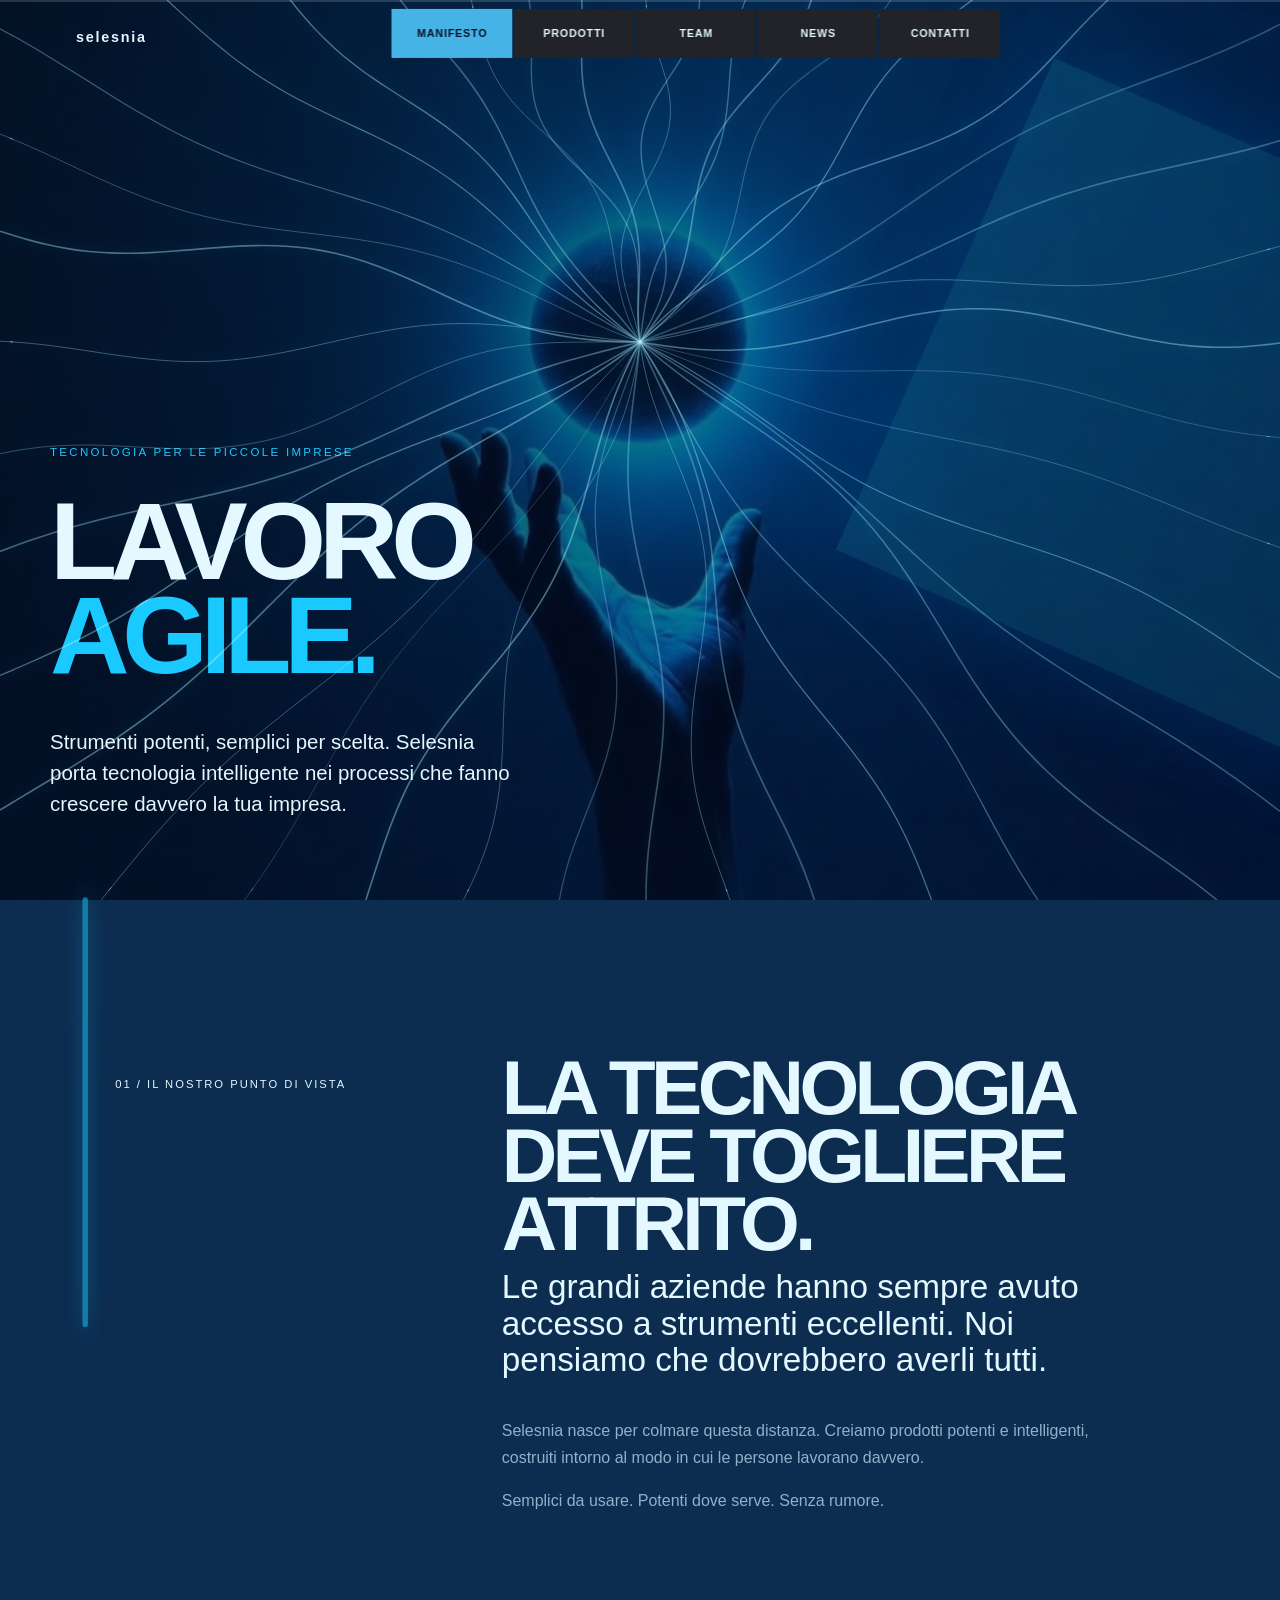
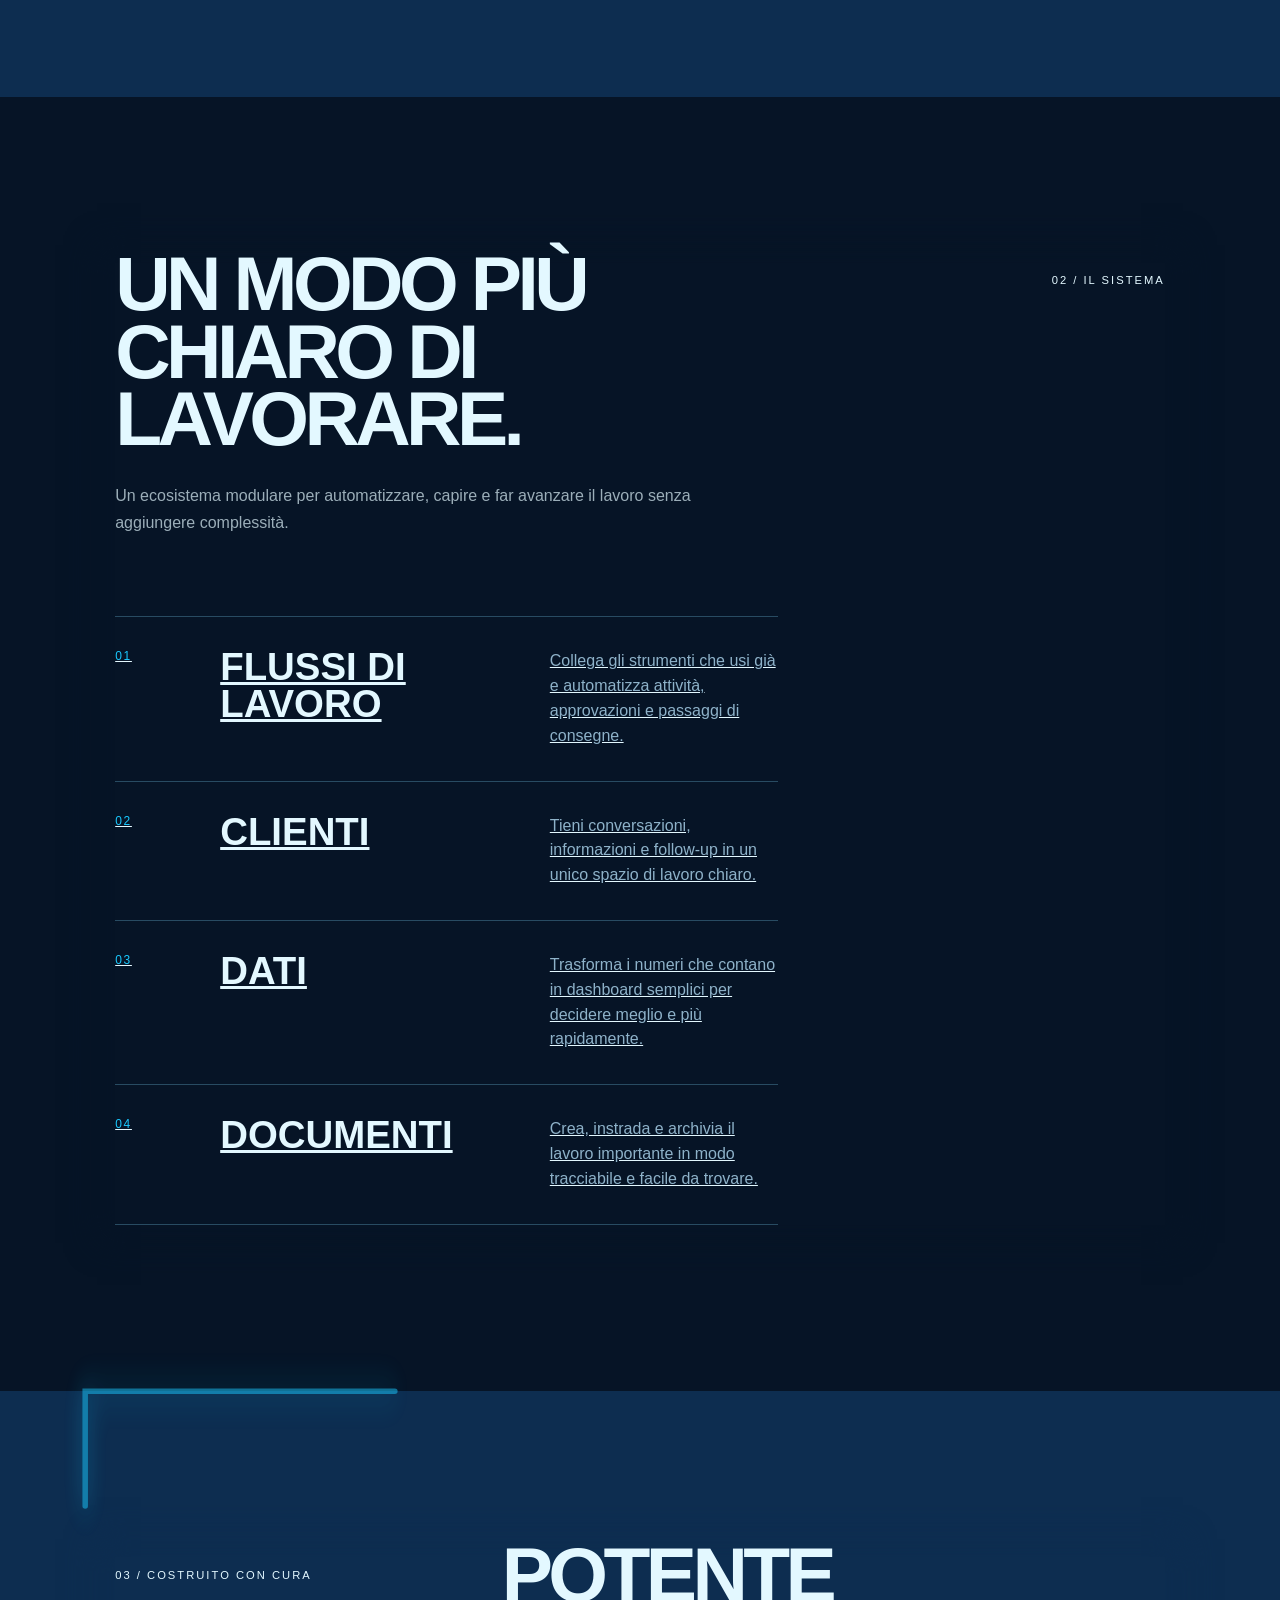
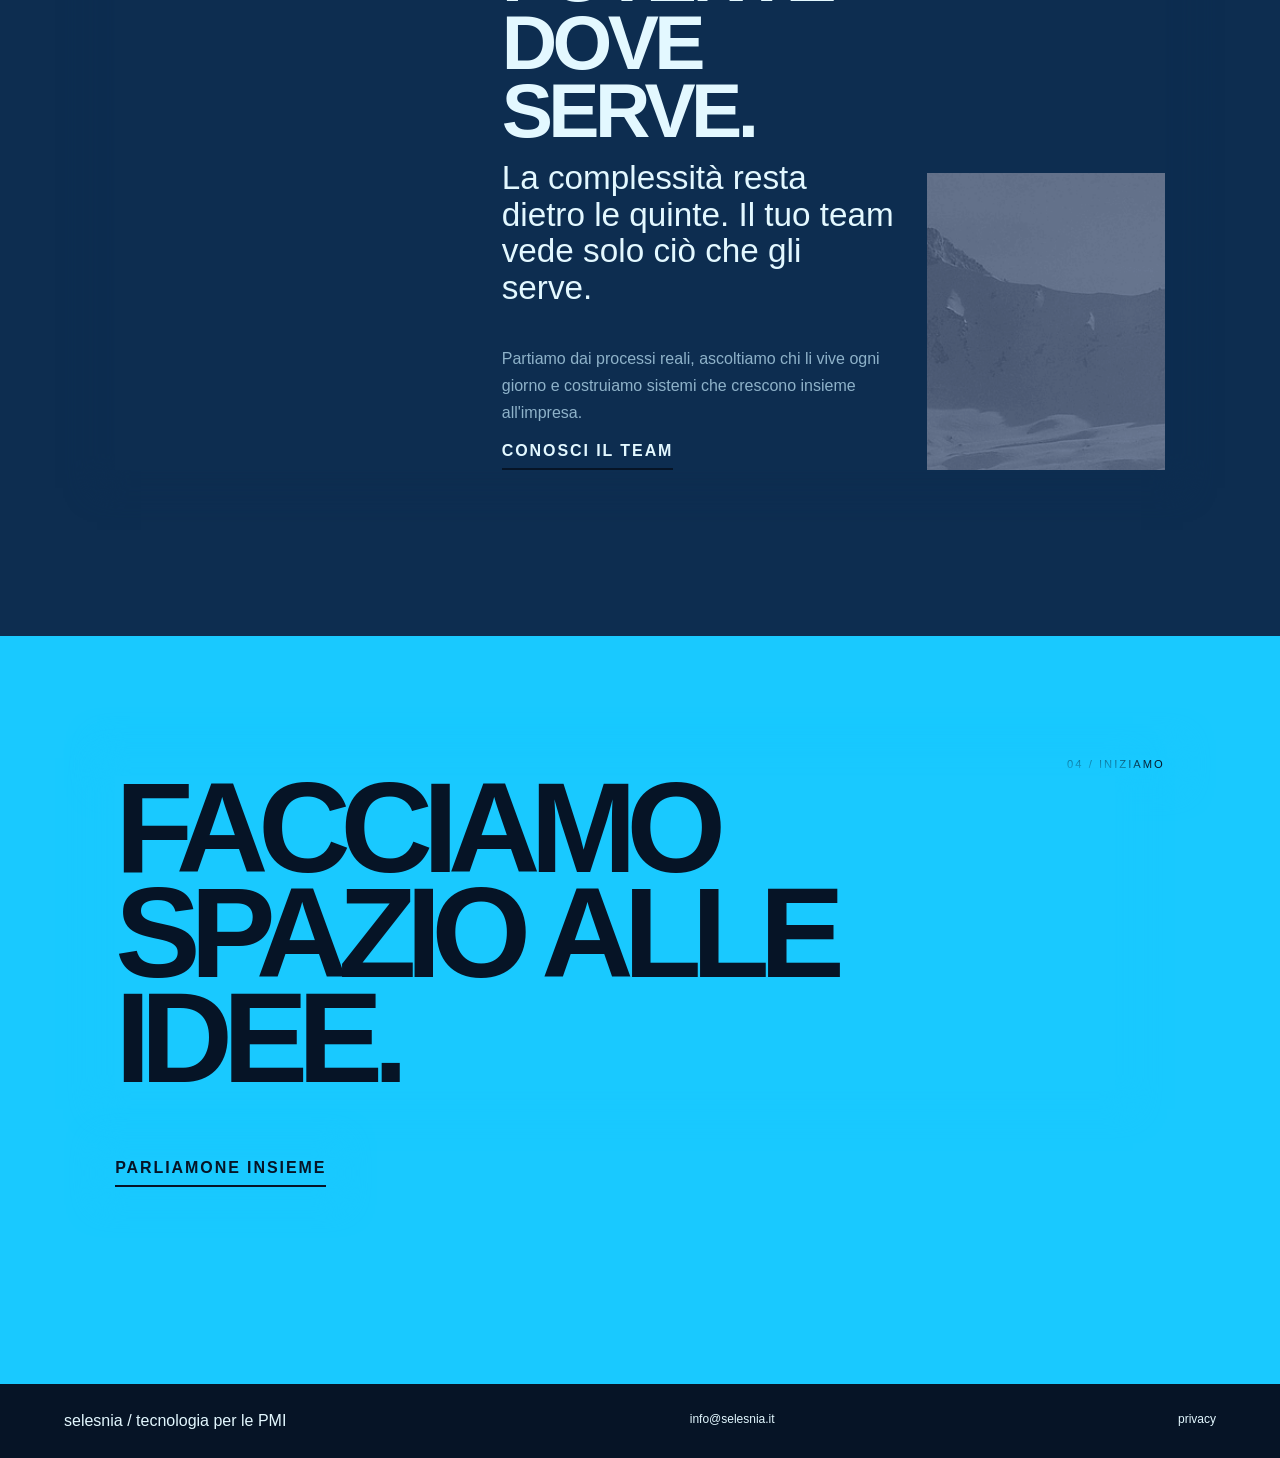
==== commit 55da650e: "Enhance flow pulse animation speed synchronization and update script versioning across multiple HTML" ====
--- a/index.html
+++ b/index.html
@@ -84,6 +84,6 @@
   </main>
 
   <footer class="experience-footer"><span>selesnia / tecnologia per le PMI</span><a href="mailto:info@selesnia.it">info@selesnia.it</a><a href="https://www.iubenda.com/privacy-policy" target="_blank" rel="noopener">privacy</a></footer>
-  <script src="assets/js/motion.js"></script>
+  <script src="assets/js/motion.js?v=5"></script>
 </body>
 </html>
--- a/assets/css/experience.css
+++ b/assets/css/experience.css
@@ -62,11 +62,11 @@
 .flow-pulse__main {
   filter: drop-shadow(0 0 7px rgba(25, 201, 255, .78));
   stroke: var(--signal);
-  stroke-dasharray: 120 880;
-  stroke-dashoffset: 1000;
+  stroke-dasharray: none;
+  stroke-dashoffset: 0;
   stroke-linecap: round;
   stroke-width: 5.5;
-  transition: opacity .25s ease;
+  transition: opacity .25s ease, stroke-dashoffset var(--flow-pulse-duration, .65s) cubic-bezier(.22, .61, .36, 1);
 }
 .experience-page a { color: inherit; }
 .experience-page .legacy-shell { display: none; }
@@ -281,12 +281,24 @@
 }
 .experience-hero::before { background: rgba(25, 201, 255, .14); box-shadow: 0 0 90px rgba(0, 125, 255, .18); content: ""; height: 42vw; max-height: 680px; max-width: 680px; position: absolute; right: -14vw; top: 16vh; transform: rotate(24deg) translateY(calc(var(--hero-progress, 0) * -80px)); transition: transform .1s linear; width: 42vw; }
 .hero-content, .experience-section > *, .page-hero > * { position: relative; z-index: 3; }
+.experience-section > *, .page-content > *:not(.flow-pulse) {
+  background: var(--paper-soft);
+  box-shadow: 0 0 28px 18px var(--paper-soft);
+}
+.experience-section.dark > *, .page-content.dark > *:not(.flow-pulse) {
+  background: var(--ink);
+  box-shadow: 0 0 28px 18px var(--ink);
+}
+.experience-section.signal > *, .page-content.signal > *:not(.flow-pulse) {
+  background: var(--signal);
+  box-shadow: 0 0 28px 18px var(--signal);
+}
 .hero-content {
   display: flex;
   flex-direction: column;
-  justify-content: center;
-  min-height: 100svh;
-  padding: 120px clamp(22px, 9vw, 150px) 100px;
+  justify-content: flex-end;
+  min-height: 80svh;
+  padding: 120px clamp(22px, 9vw, 50px) 50px;
   position: relative;
   z-index: 1;
 }
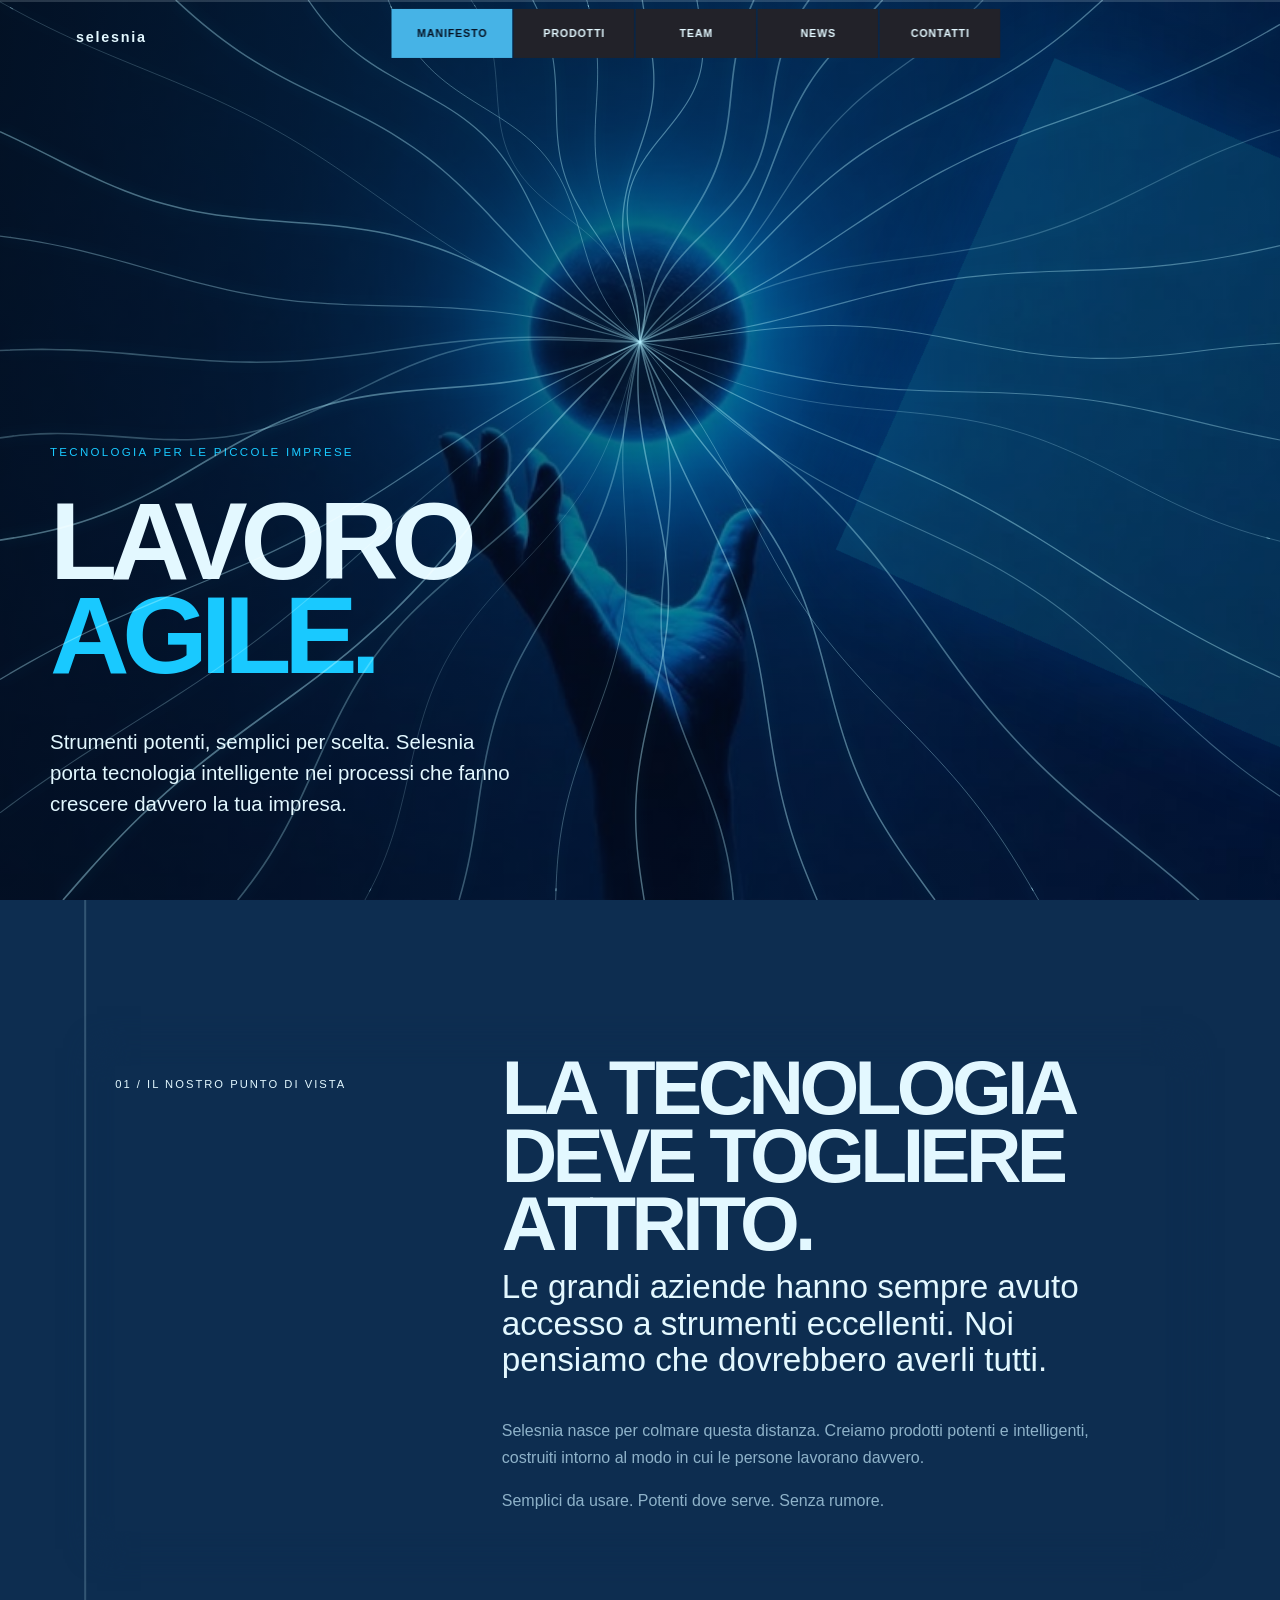
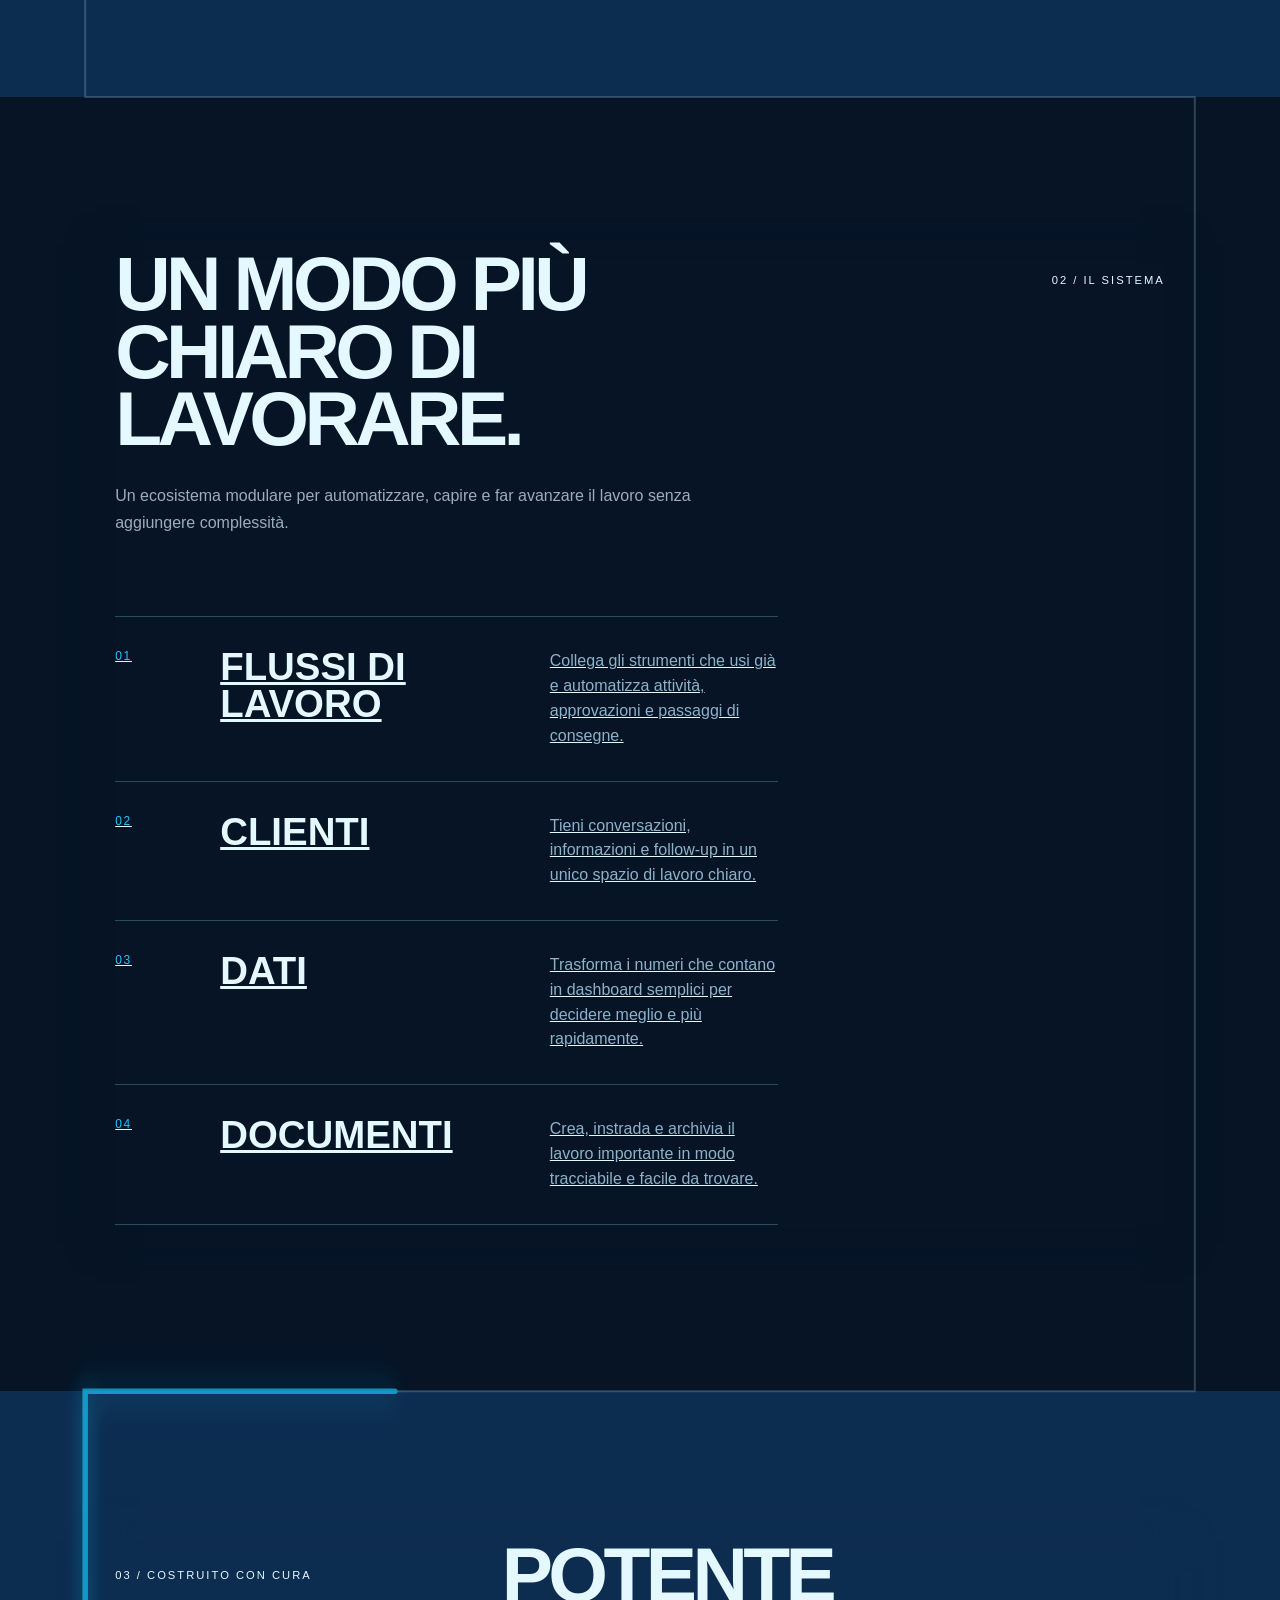
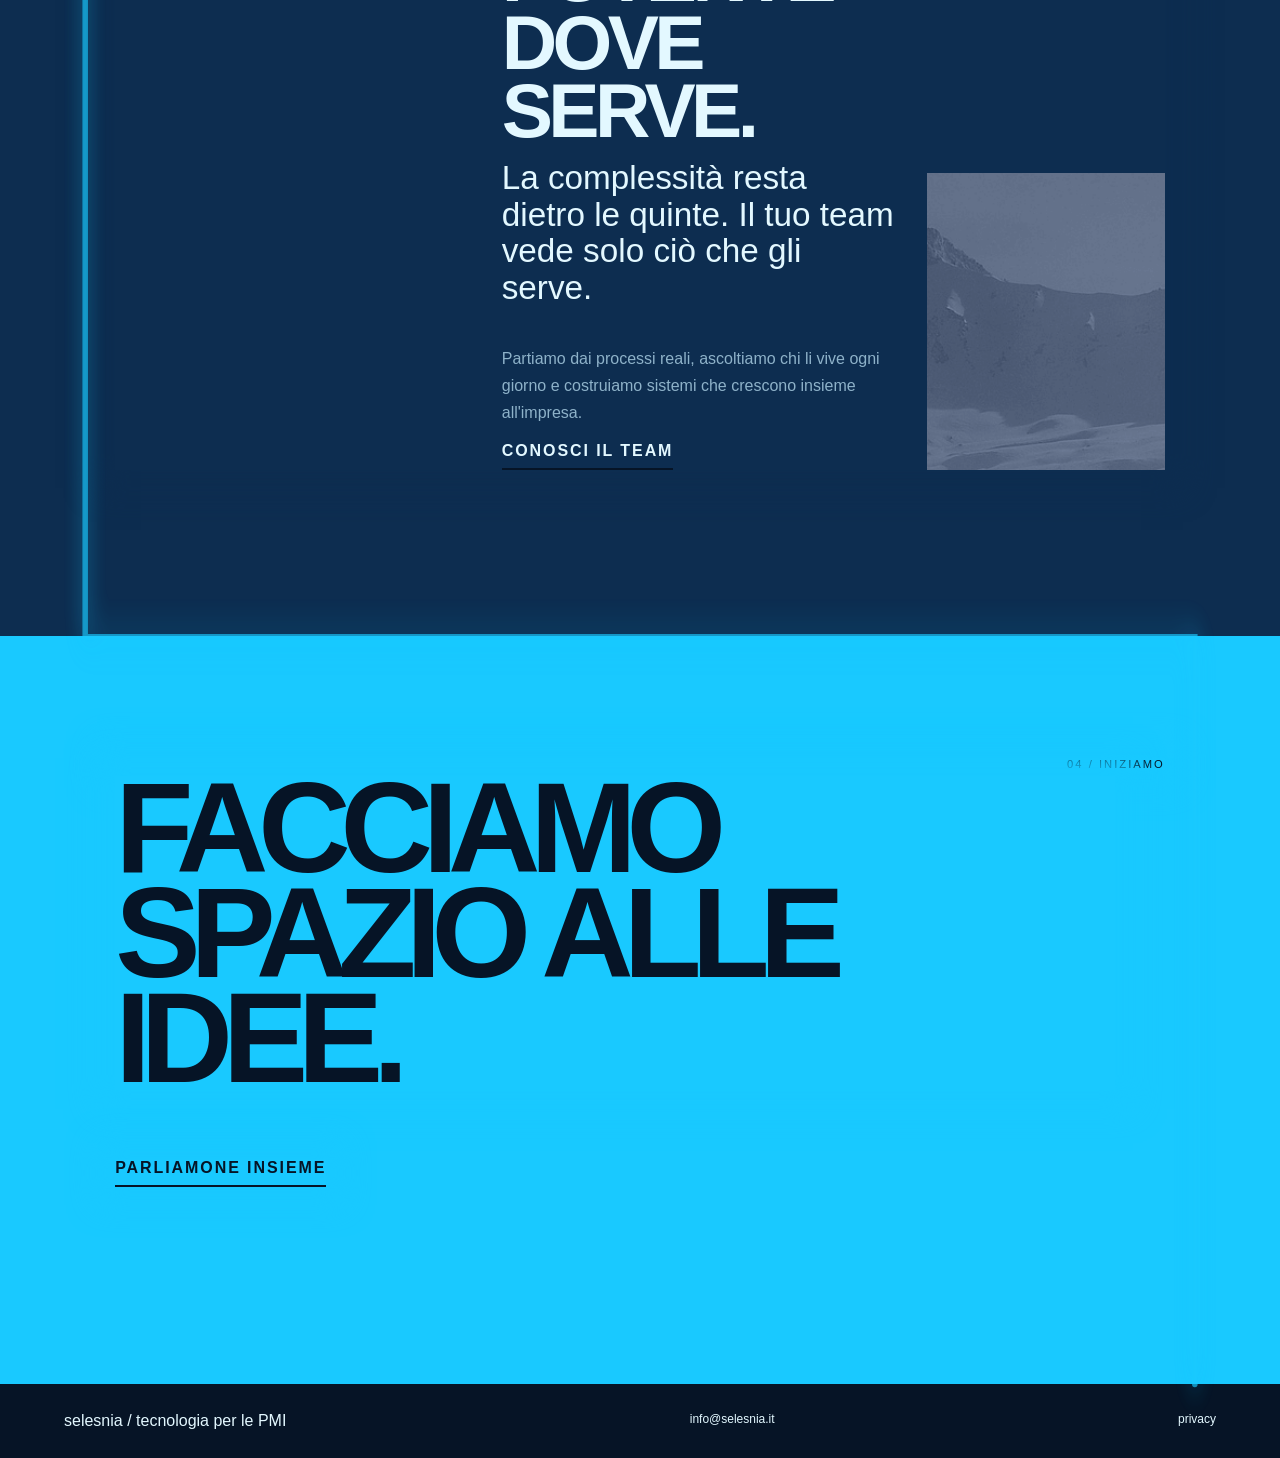
==== commit edc53792: "Refactor flow pulse SVG paths and enhance animation properties for improved visual consistency and p" ====
--- a/index.html
+++ b/index.html
@@ -36,7 +36,7 @@
   <main>
     <div class="flow-pulse" aria-hidden="true">
       <svg viewBox="0 0 1000 1400" preserveAspectRatio="none" role="presentation">
-        <path class="flow-pulse__main" d="M70 0V200C120 302 138 320 960 320H860V350C860 372 842 390 820 390H180V670C180 692 198 710 220 710H880V740C880 762 862 780 840 780H120V1080C120 1102 138 1120 160 1120H860V1150C860 1172 842 1190 820 1190H120V1400" pathLength="1000" />
+        <path class="flow-pulse__main" d="M80 0 V1400"></path>
       </svg>
     </div>
     <section class="experience-section" id="manifesto">
--- a/assets/css/experience.css
+++ b/assets/css/experience.css
@@ -59,14 +59,16 @@
 }
 .flow-pulse svg { height: 100%; overflow: visible; width: 100%; }
 .flow-pulse path { fill: none; vector-effect: non-scaling-stroke; }
+.flow-pulse__rail { stroke: rgba(142, 178, 201, .42); stroke-width: 2; }
 .flow-pulse__main {
   filter: drop-shadow(0 0 7px rgba(25, 201, 255, .78));
+  opacity: .95;
   stroke: var(--signal);
-  stroke-dasharray: none;
-  stroke-dashoffset: 0;
+  stroke-dasharray: 1;
+  stroke-dashoffset: 1;
   stroke-linecap: round;
   stroke-width: 5.5;
-  transition: opacity .25s ease, stroke-dashoffset var(--flow-pulse-duration, .65s) cubic-bezier(.22, .61, .36, 1);
+  transition: stroke-dashoffset var(--flow-pulse-duration, .65s) cubic-bezier(.22, .61, .36, 1);
 }
 .experience-page a { color: inherit; }
 .experience-page .legacy-shell { display: none; }
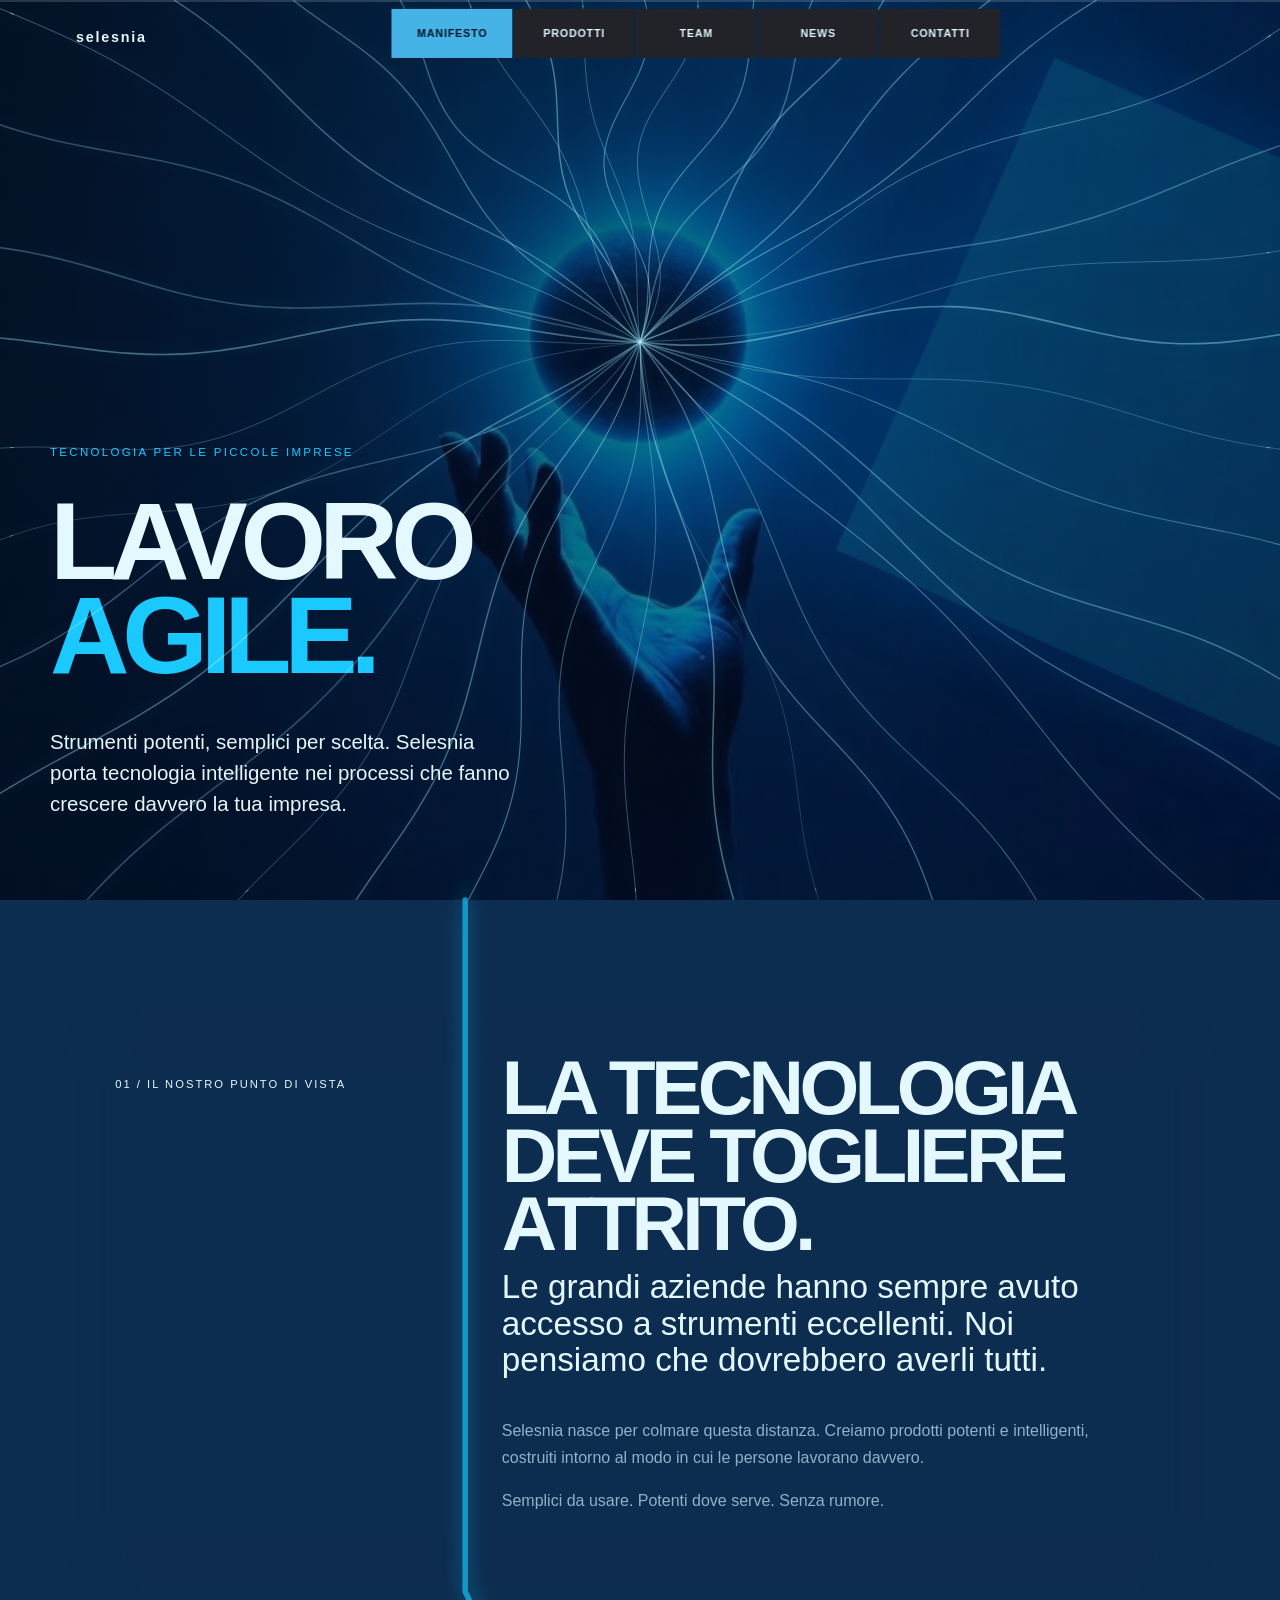
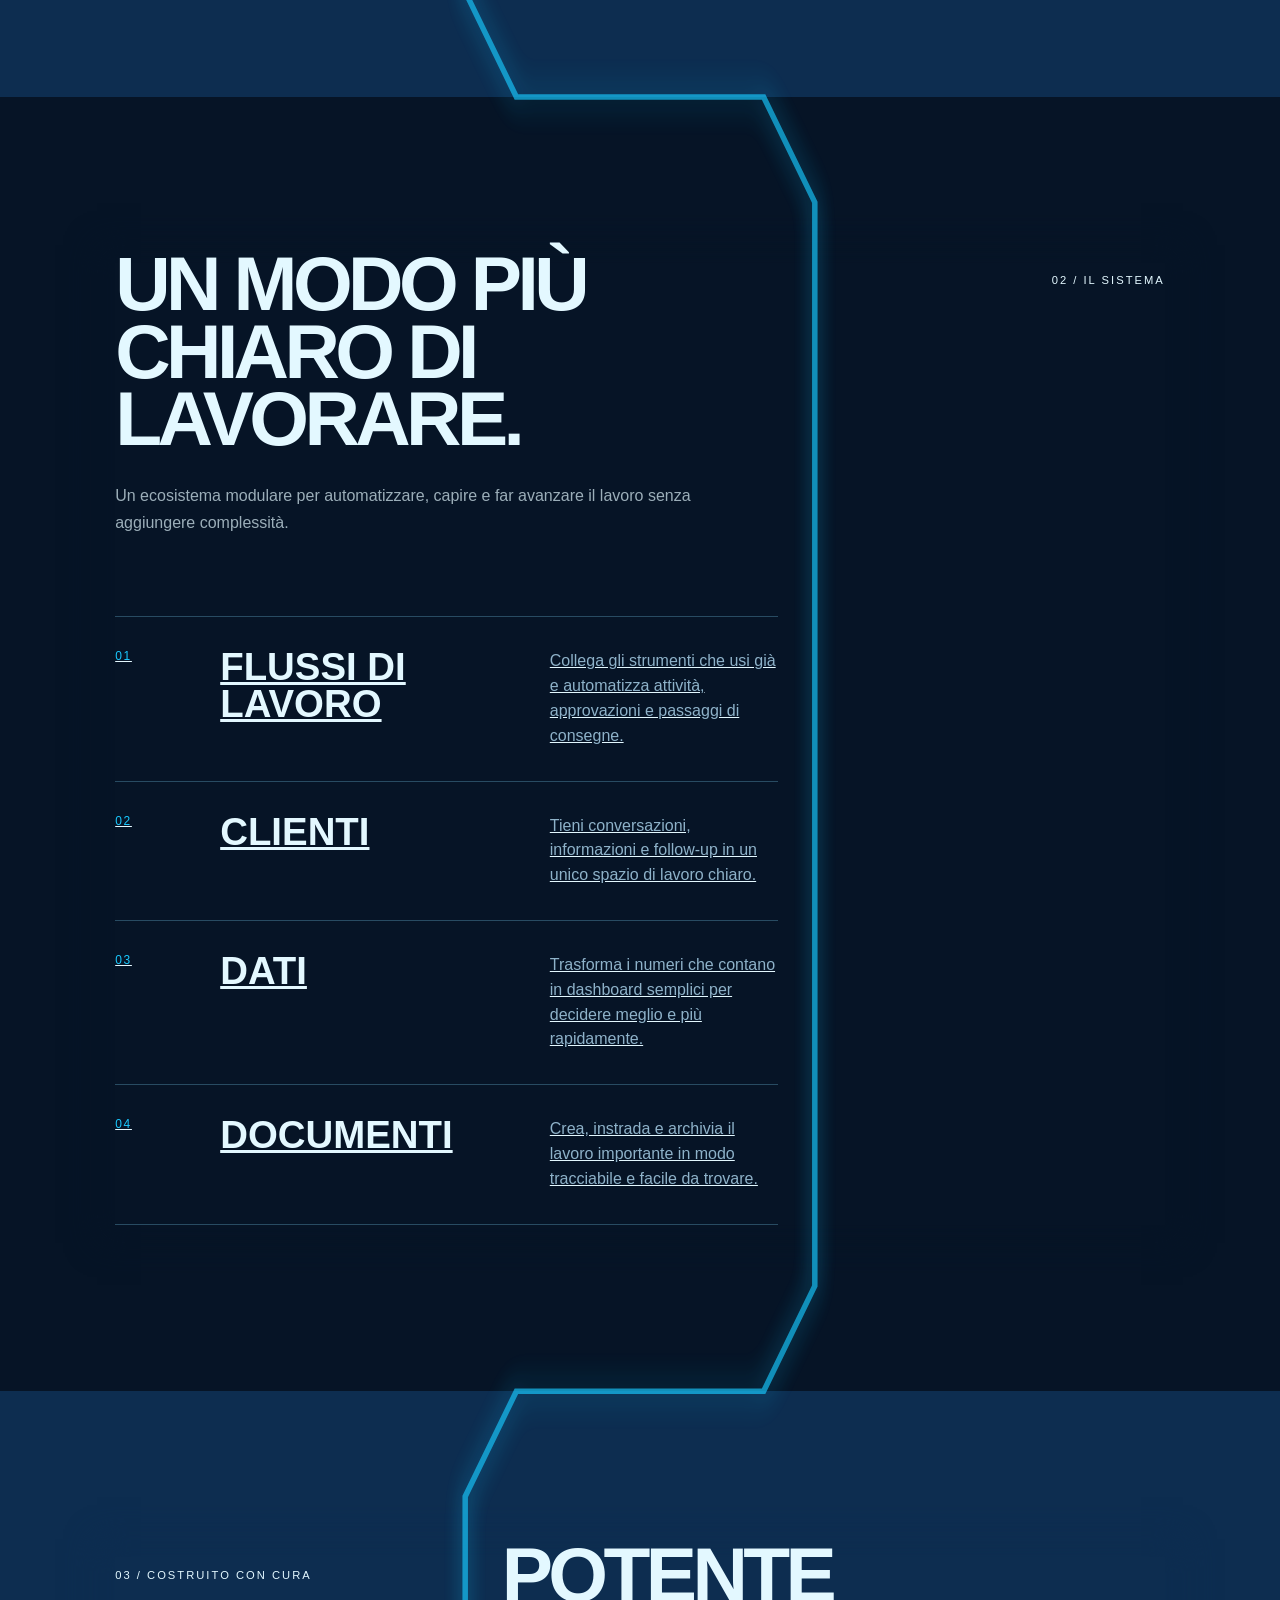
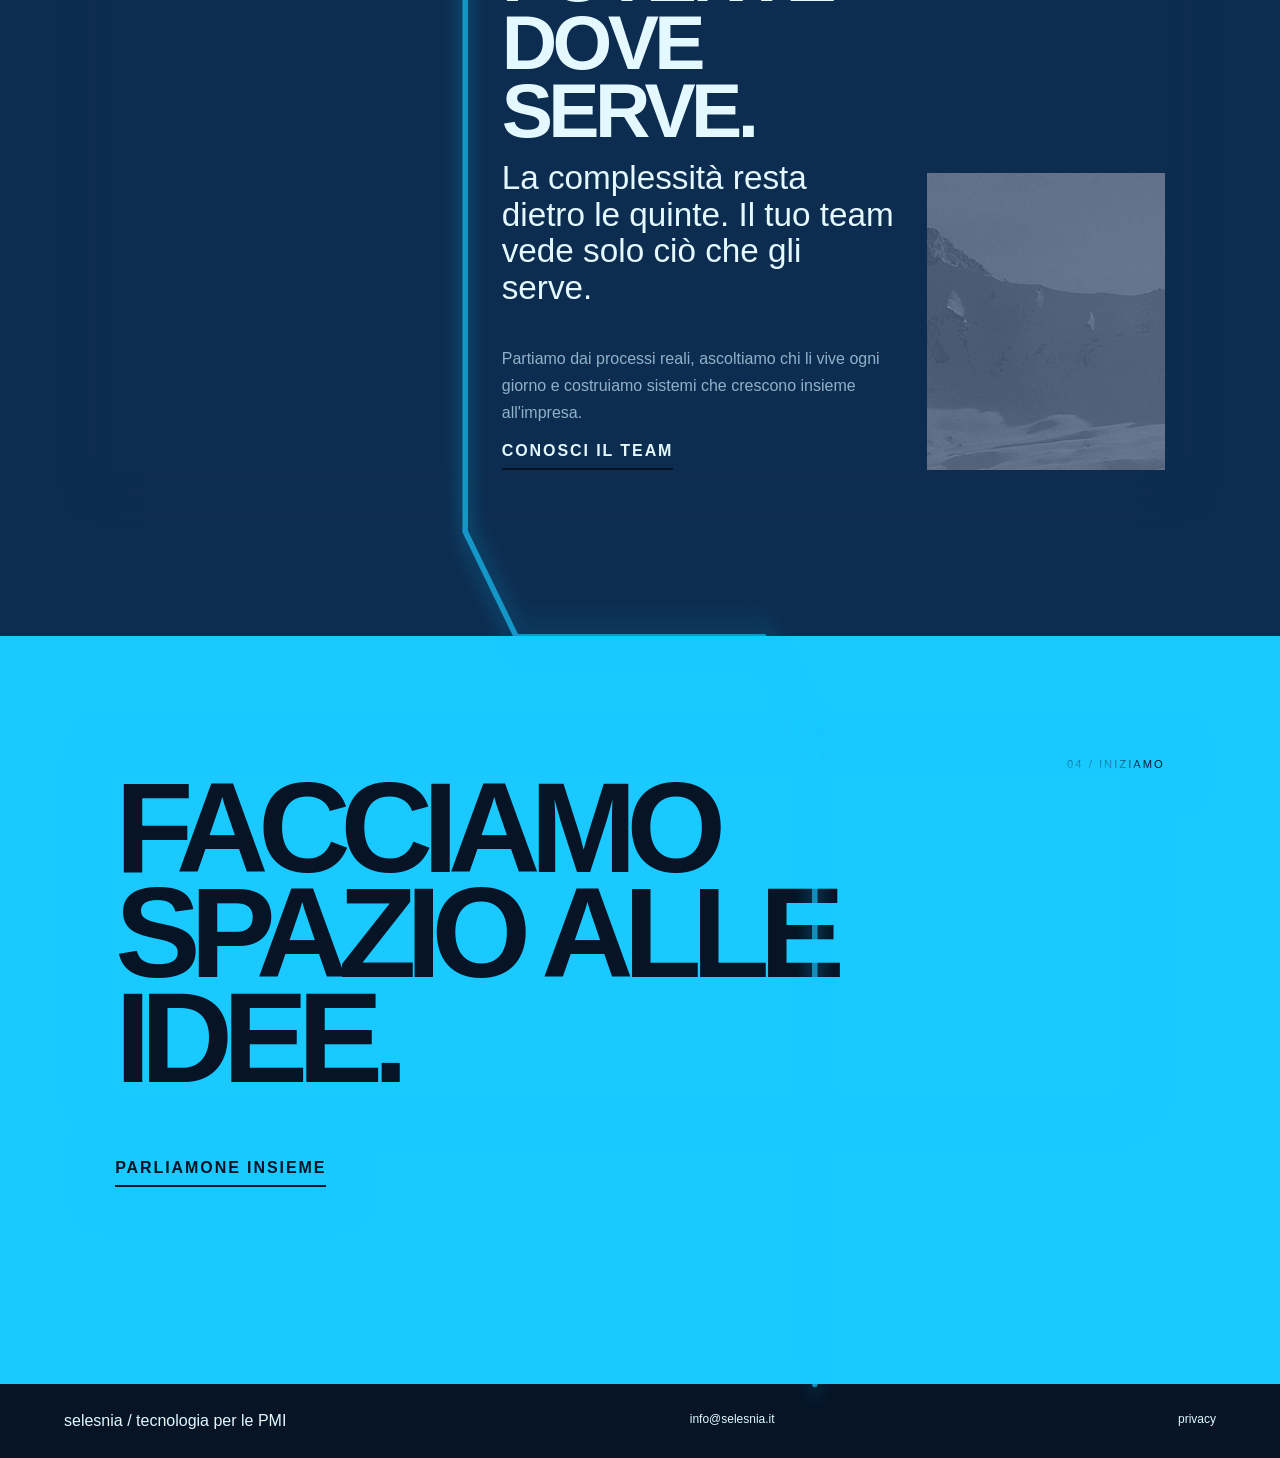
==== commit ea943a01: "Refactor flow pulse rail visibility and enhance path rendering for improved animation effects" ====
--- a/index.html
+++ b/index.html
@@ -5,7 +5,7 @@
   <meta name="viewport" content="width=device-width, initial-scale=1.0">
   <meta name="description" content="Selesnia crea tecnologia intelligente per le piccole imprese.">
   <title>selesnia | tecnologia per le piccole imprese</title>
-  <link rel="stylesheet" href="assets/css/experience.css?v=3">
+  <link rel="stylesheet" href="assets/css/experience.css?v=4">
 </head>
 <body class="experience-page">
   <nav class="experience-nav" aria-label="Navigazione principale">
--- a/assets/css/experience.css
+++ b/assets/css/experience.css
@@ -59,16 +59,14 @@
 }
 .flow-pulse svg { height: 100%; overflow: visible; width: 100%; }
 .flow-pulse path { fill: none; vector-effect: non-scaling-stroke; }
-.flow-pulse__rail { stroke: rgba(142, 178, 201, .42); stroke-width: 2; }
+.flow-pulse__rail { display: none; }
 .flow-pulse__main {
   filter: drop-shadow(0 0 7px rgba(25, 201, 255, .78));
   opacity: .95;
   stroke: var(--signal);
-  stroke-dasharray: 1;
-  stroke-dashoffset: 1;
   stroke-linecap: round;
   stroke-width: 5.5;
-  transition: stroke-dashoffset var(--flow-pulse-duration, .65s) cubic-bezier(.22, .61, .36, 1);
+  transition: opacity .2s ease;
 }
 .experience-page a { color: inherit; }
 .experience-page .legacy-shell { display: none; }
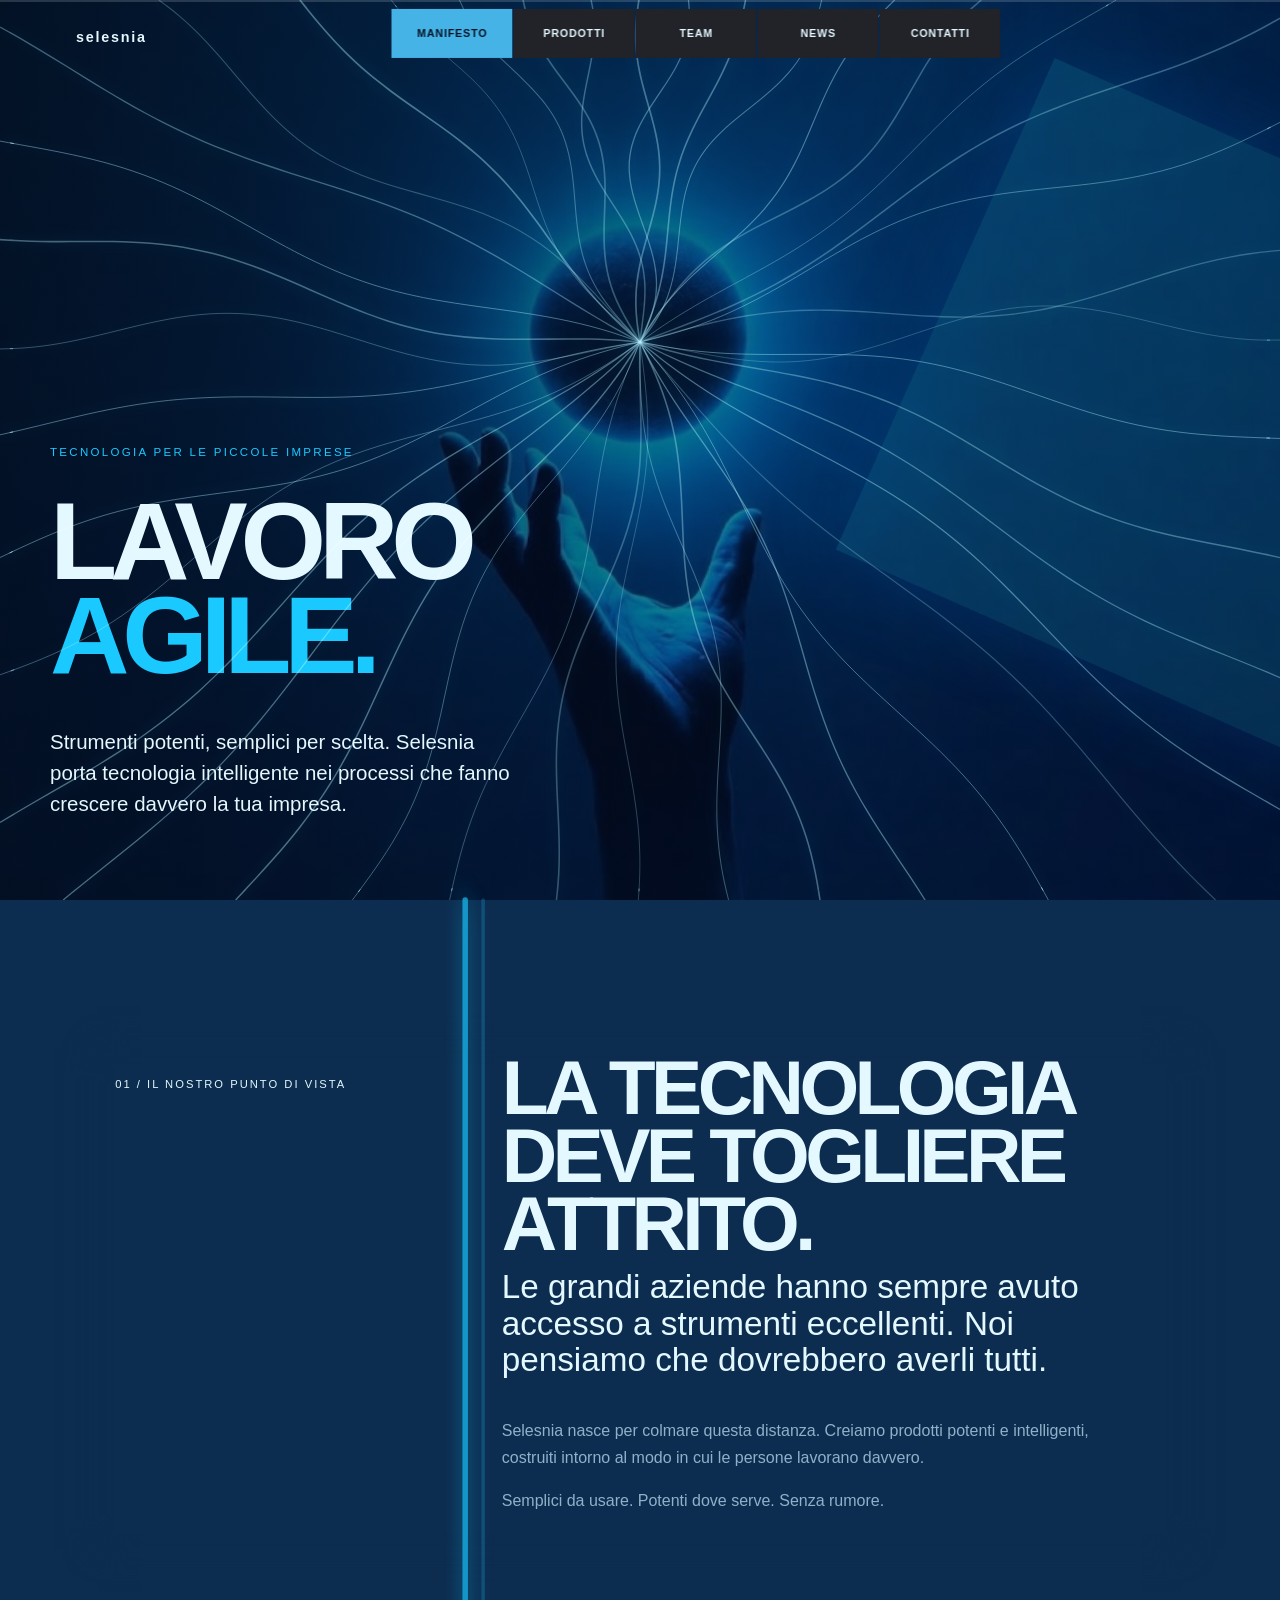
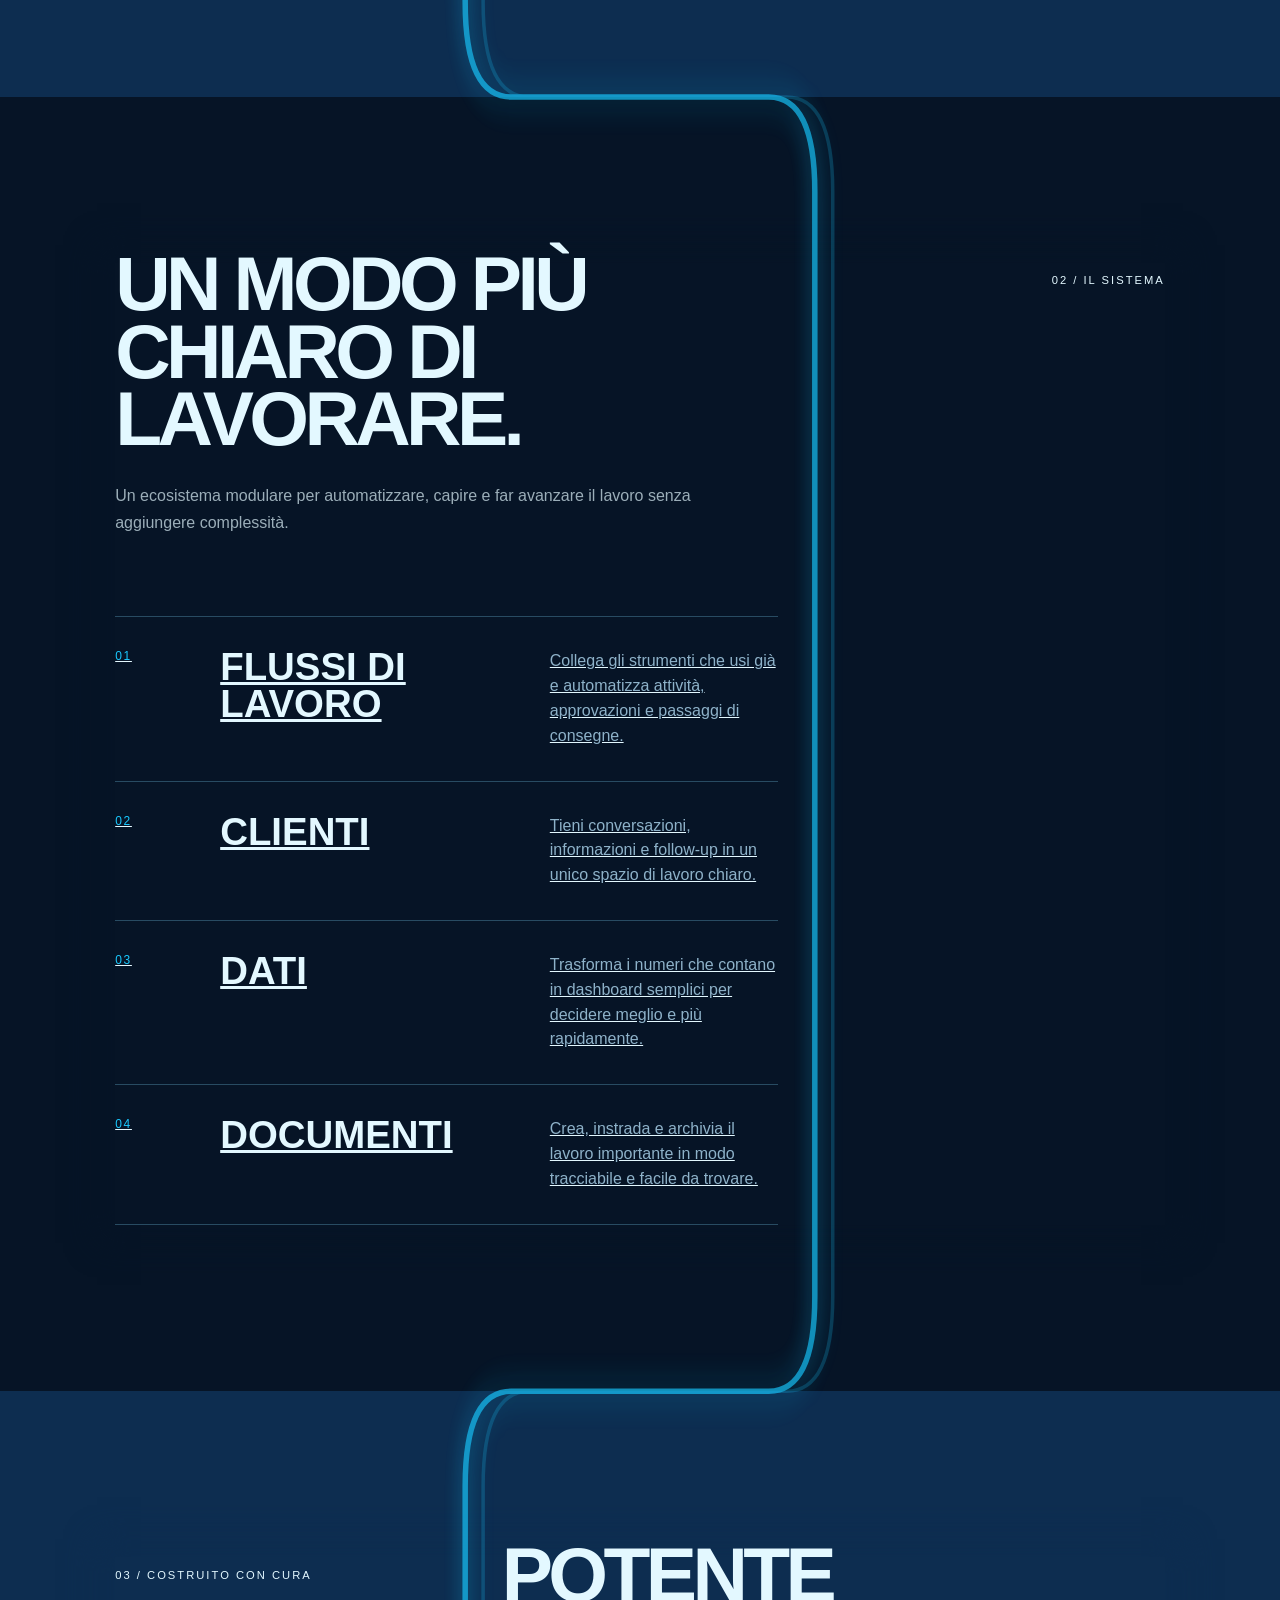
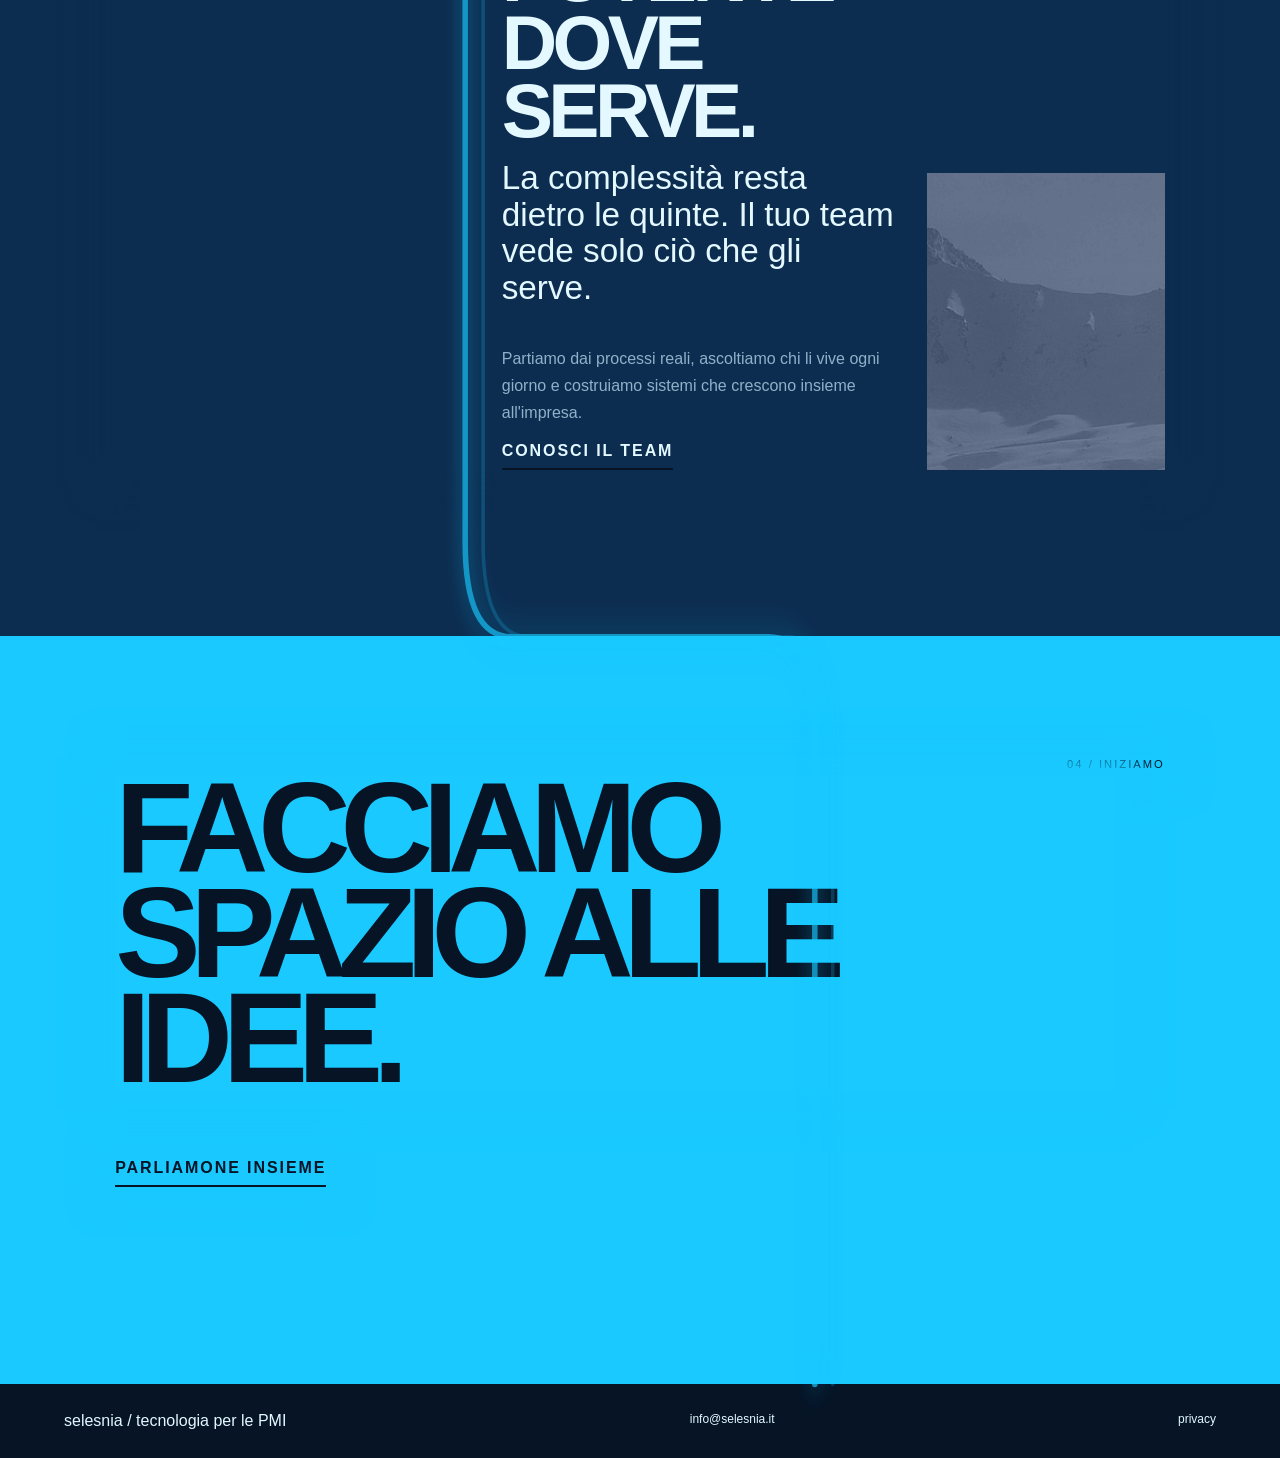
==== commit da1a50fa: "Add secondary flow pulse path with drop shadow effect for enhanced visual depth" ====
--- a/index.html
+++ b/index.html
@@ -37,6 +37,7 @@
     <div class="flow-pulse" aria-hidden="true">
       <svg viewBox="0 0 1000 1400" preserveAspectRatio="none" role="presentation">
         <path class="flow-pulse__main" d="M80 0 V1400"></path>
+        <path class="flow-pulse__secondary" d="M80 0 V1400"></path>
       </svg>
     </div>
     <section class="experience-section" id="manifesto">
--- a/assets/css/experience.css
+++ b/assets/css/experience.css
@@ -67,6 +67,14 @@
   stroke-linecap: round;
   stroke-width: 5.5;
   transition: opacity .2s ease;
+}
+.flow-pulse__secondary {
+  filter: drop-shadow(0 0 6px rgba(25, 201, 255, .38));
+  opacity: .39;
+  stroke:rgba(25, 201, 255, .78);
+  stroke-linecap: round;
+  stroke-width: 3.5;
+  transform: translate(14px, 0);
 }
 .experience-page a { color: inherit; }
 .experience-page .legacy-shell { display: none; }
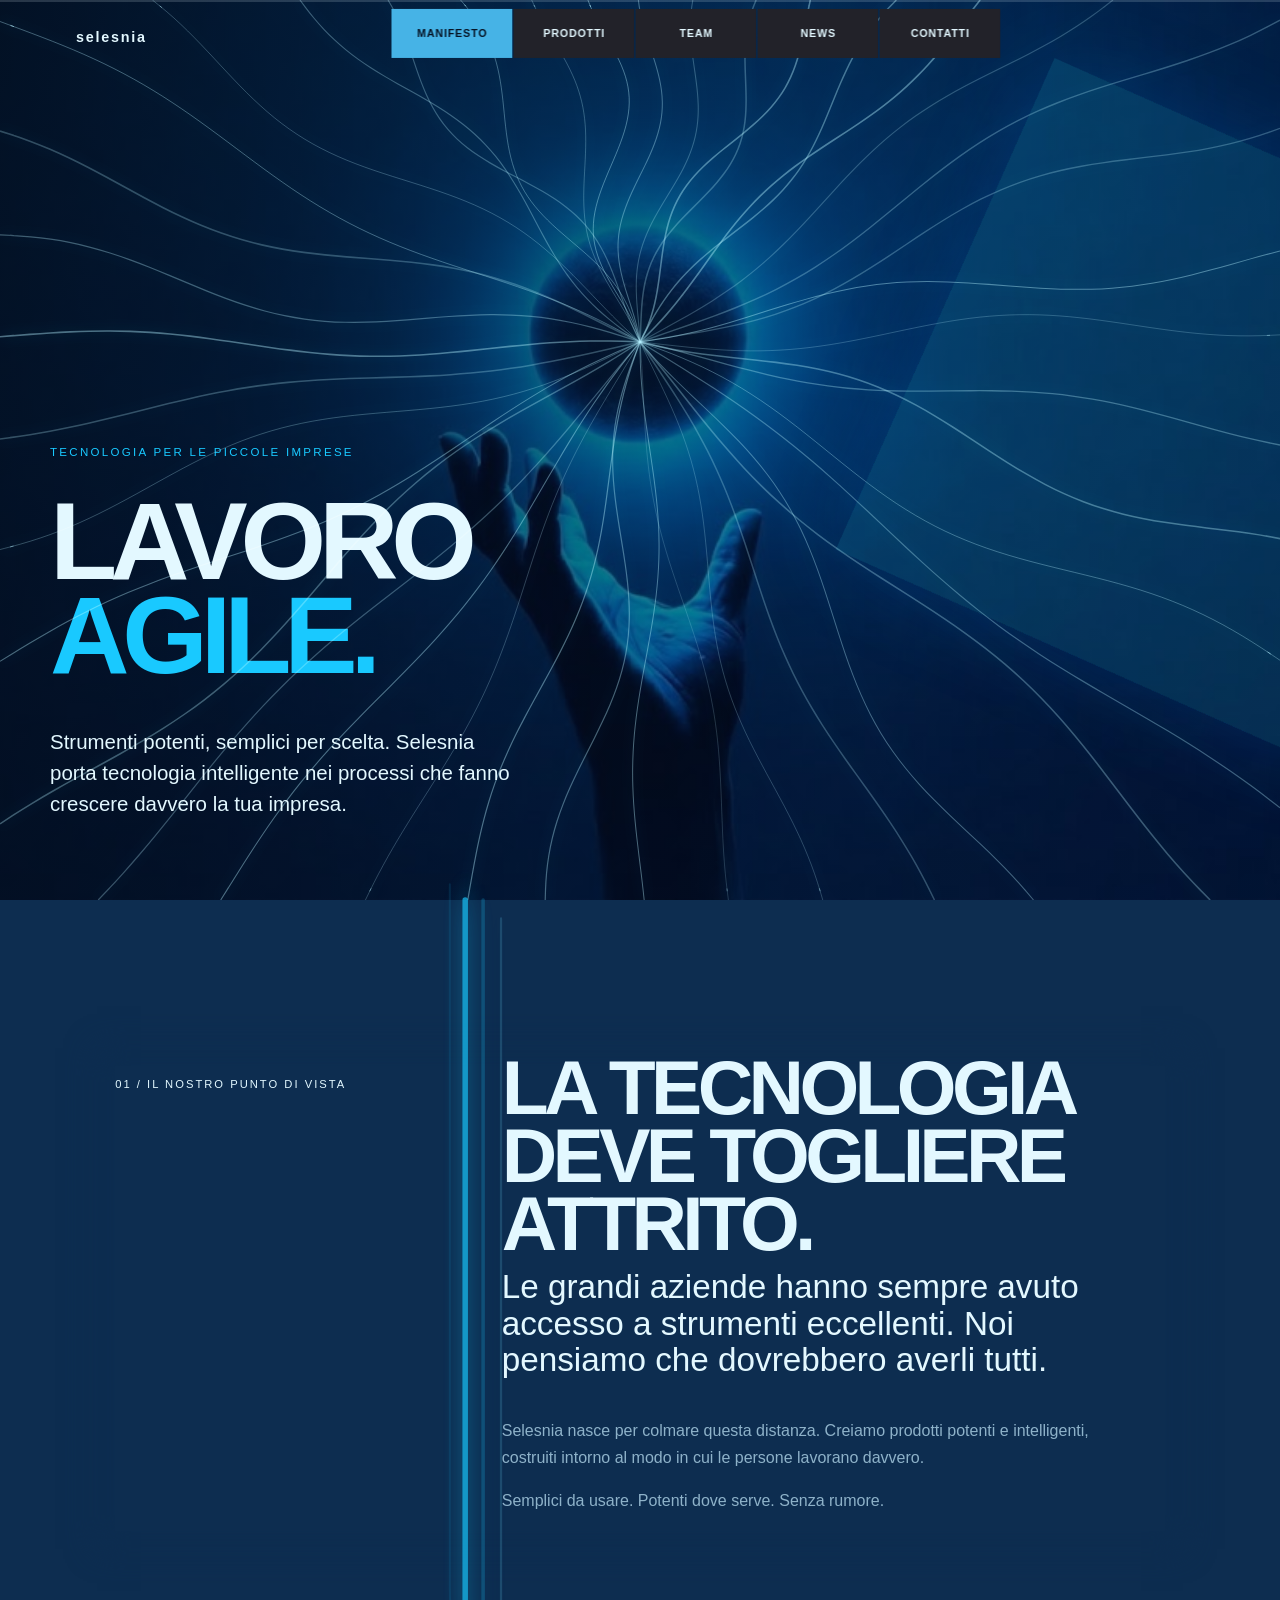
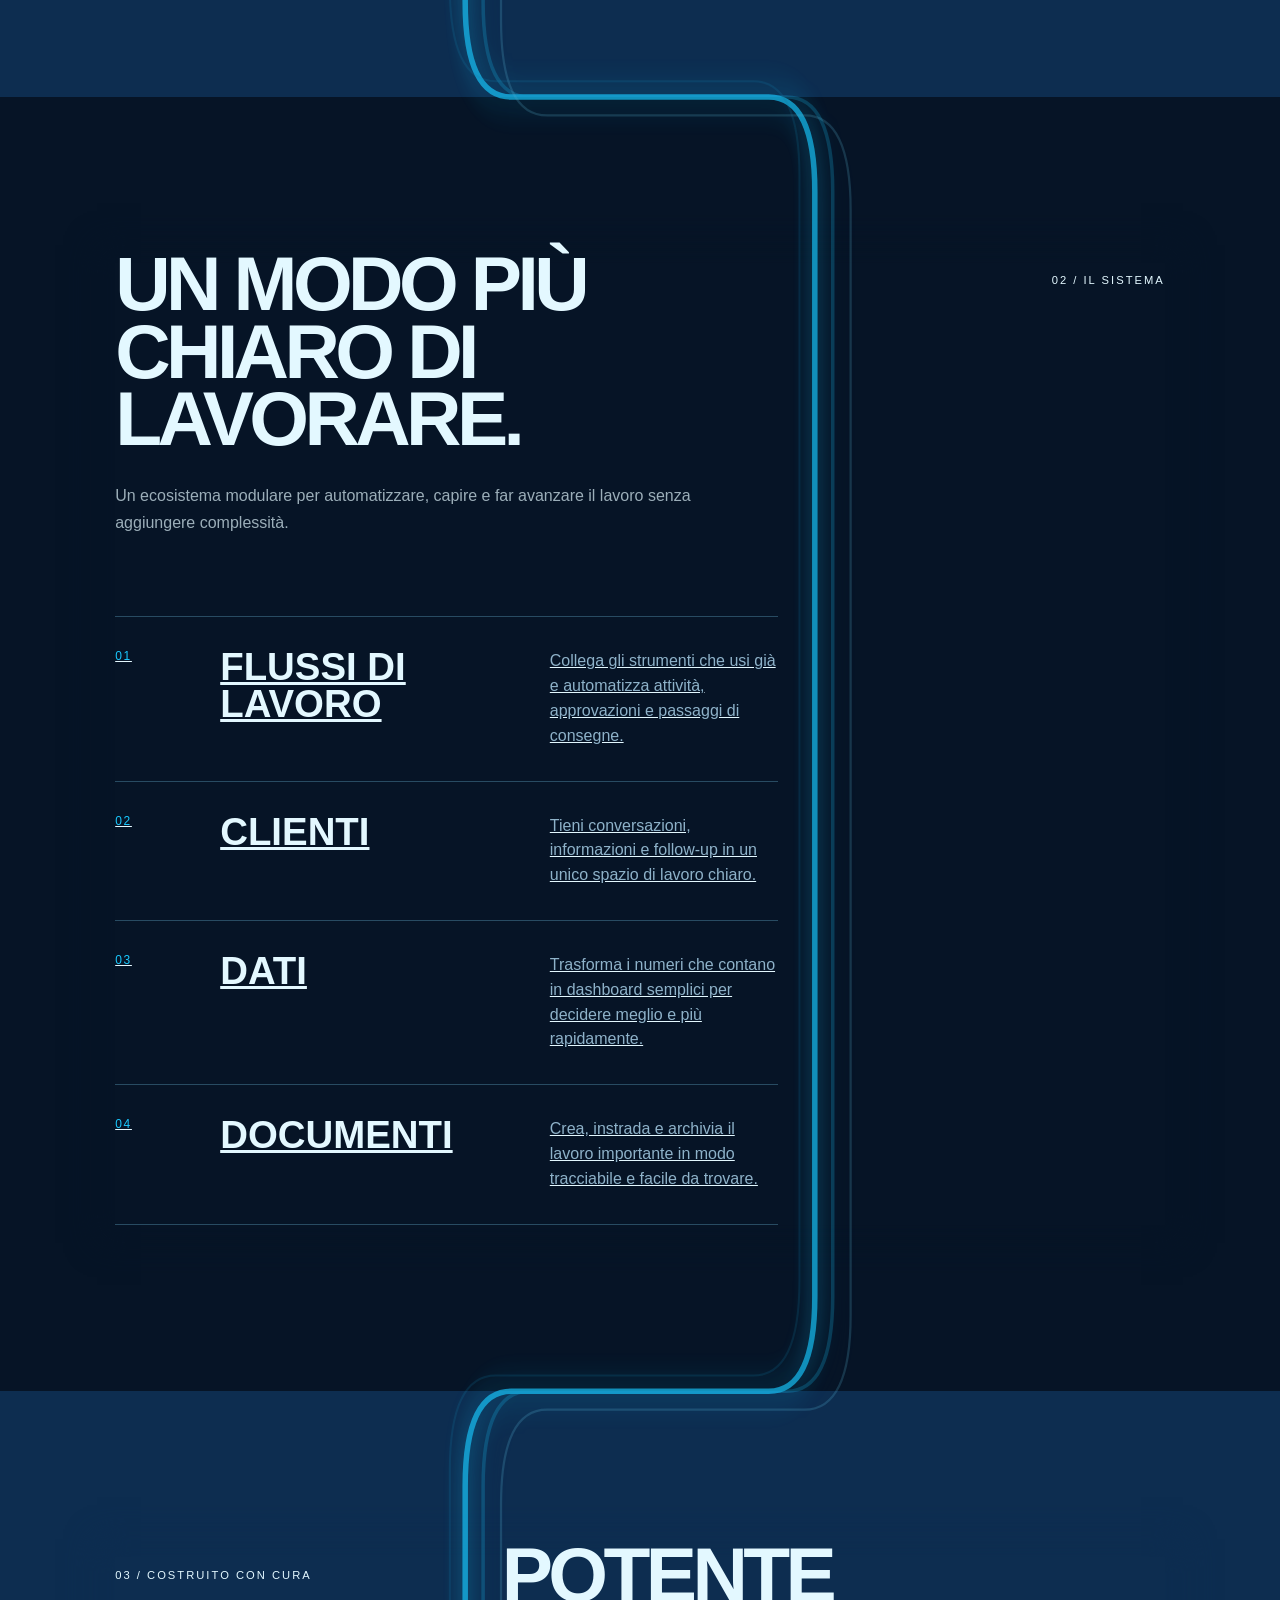
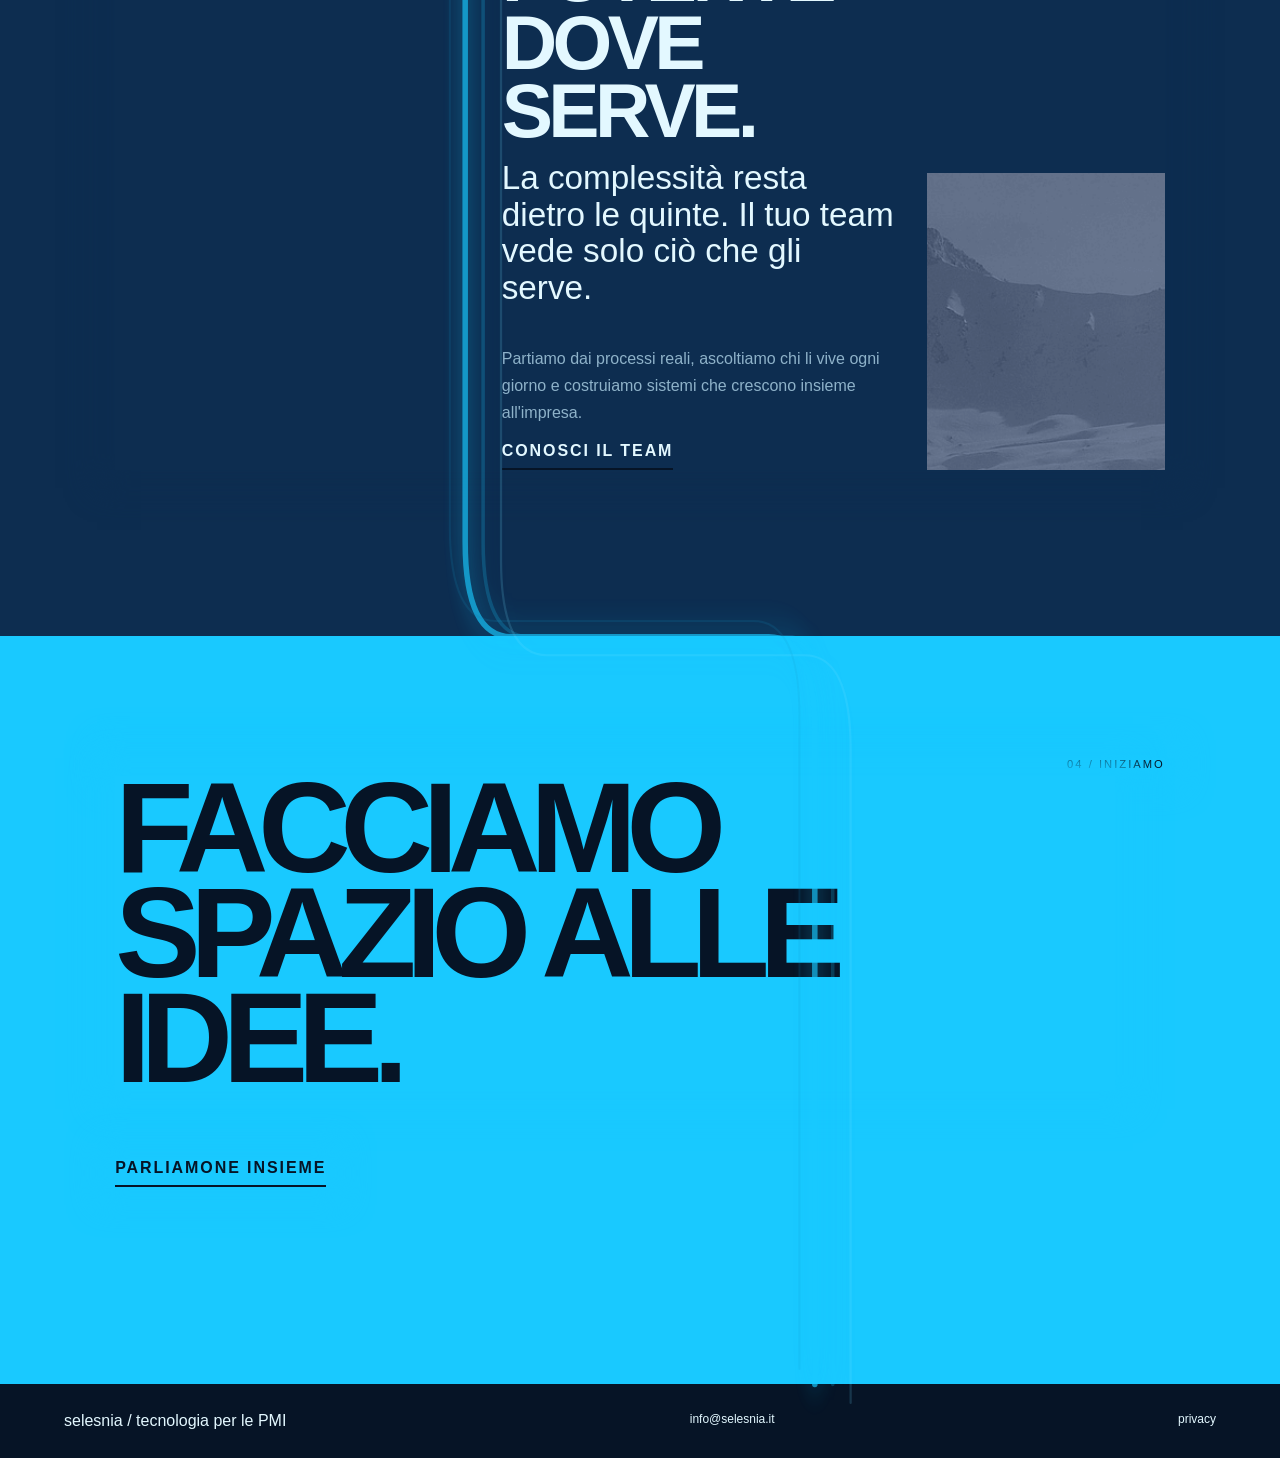
==== commit 8f7d10d4: "Add secondary flow pulse paths with drop shadow effects for enhanced visual depth" ====
--- a/index.html
+++ b/index.html
@@ -38,6 +38,8 @@
       <svg viewBox="0 0 1000 1400" preserveAspectRatio="none" role="presentation">
         <path class="flow-pulse__main" d="M80 0 V1400"></path>
         <path class="flow-pulse__secondary" d="M80 0 V1400"></path>
+        <path class="flow-pulse__secondary flow-pulse__secondary--echo" d="M80 0 V1400"></path>
+        <path class="flow-pulse__secondary flow-pulse__secondary--drift" d="M80 0 V1400"></path>
       </svg>
     </div>
     <section class="experience-section" id="manifesto">
--- a/assets/css/experience.css
+++ b/assets/css/experience.css
@@ -75,6 +75,20 @@
   stroke-linecap: round;
   stroke-width: 3.5;
   transform: translate(14px, 0);
+}
+.flow-pulse__secondary--echo {
+  filter: drop-shadow(0 0 5px rgba(25, 201, 255, .3));
+  opacity: .24;
+  stroke: #70ddff;
+  stroke-width: 2.2;
+  transform: translate(28px, 7px);
+}
+.flow-pulse__secondary--drift {
+  filter: drop-shadow(0 0 5px rgba(25, 201, 255, .24));
+  opacity: .2;
+  stroke: #159acb;
+  stroke-width: 2;
+  transform: translate(-12px, -6px);
 }
 .experience-page a { color: inherit; }
 .experience-page .legacy-shell { display: none; }
